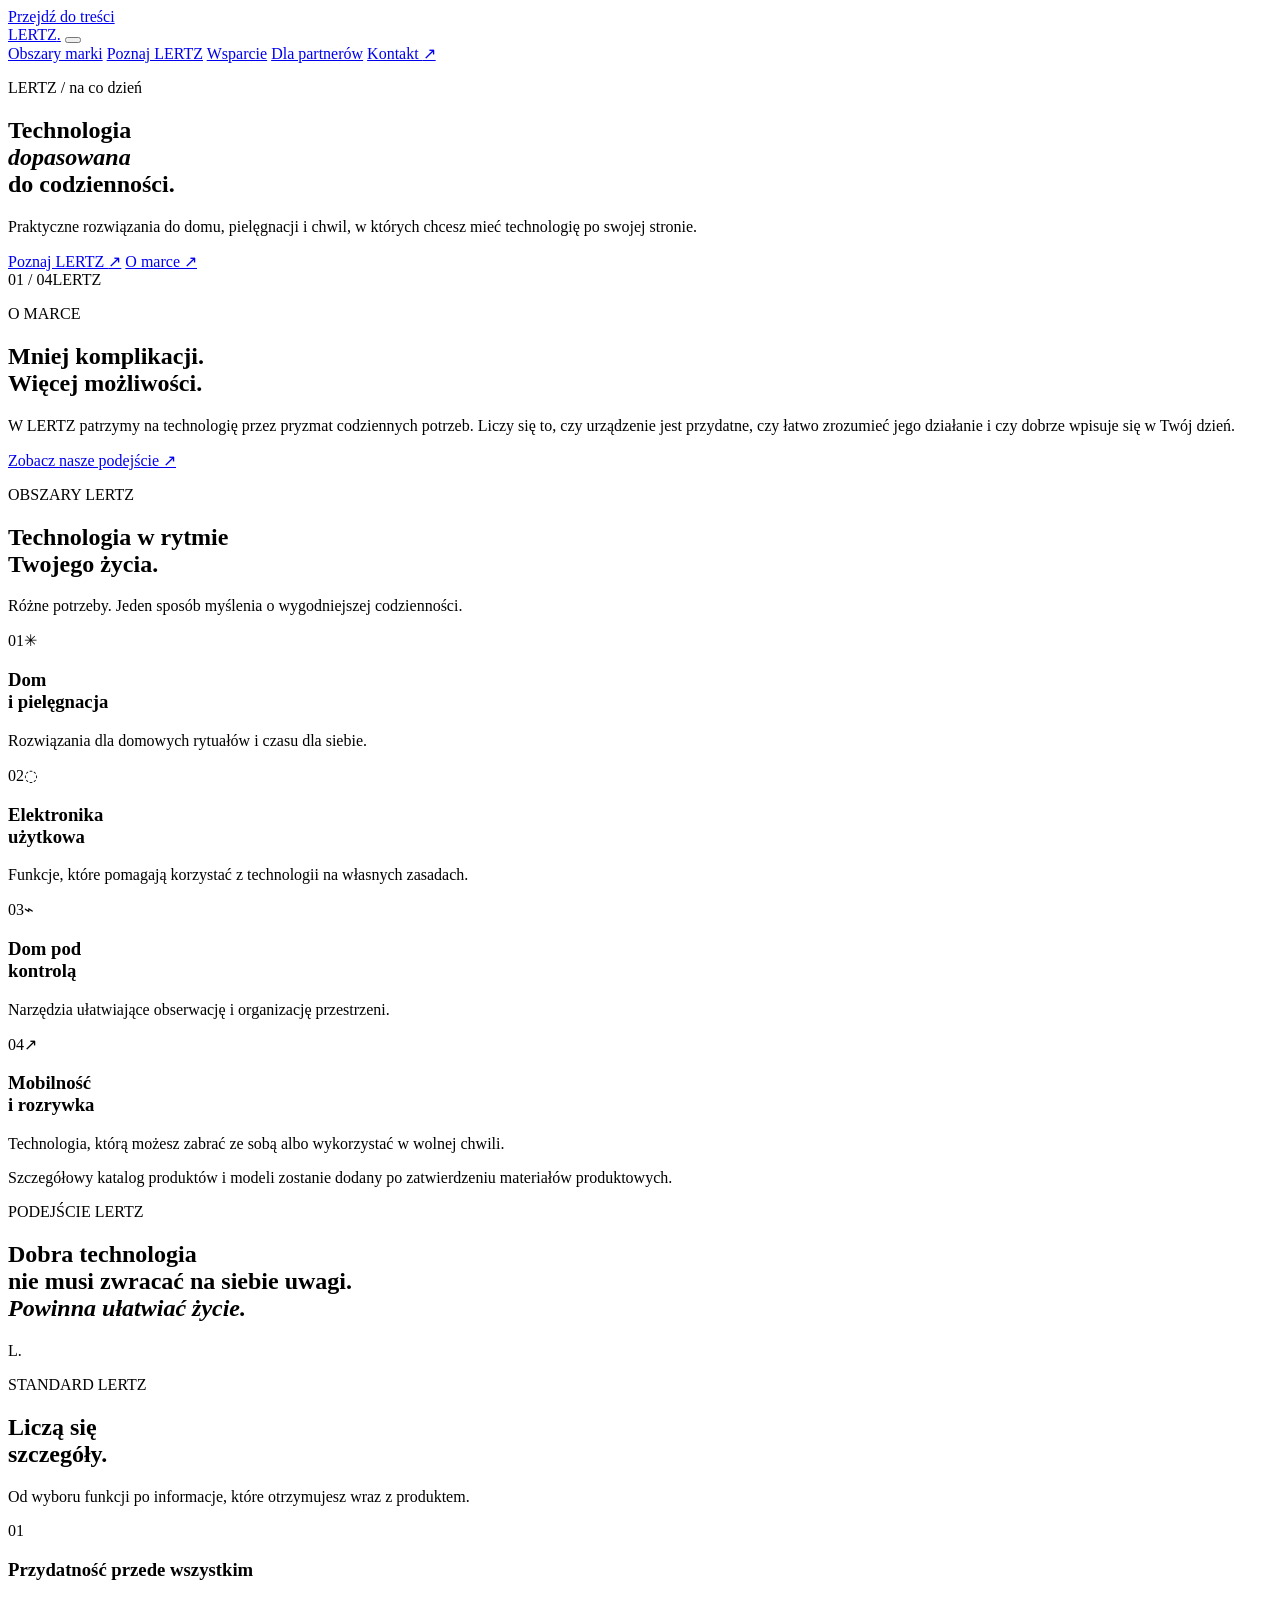
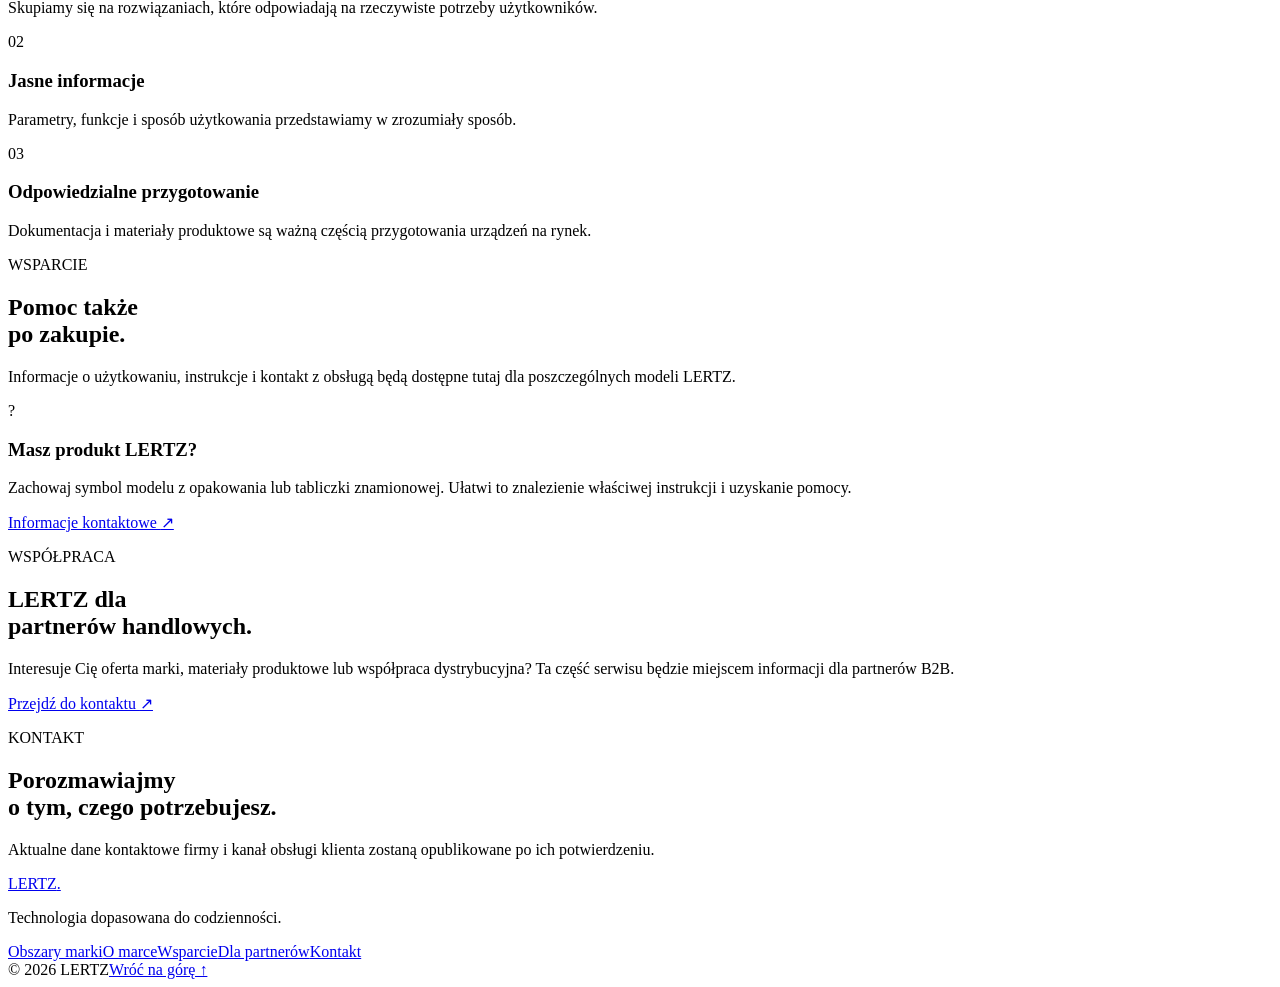
==== index.html @ 9890cf49 "Start LERTZ informational website" ====
<!doctype html>
<html lang="pl">
<head>
  <meta charset="utf-8">
  <meta name="viewport" content="width=device-width, initial-scale=1">
  <meta name="theme-color" content="#111315">
  <meta name="description" content="Poznaj LERTZ — funkcjonalną technologię do codziennych potrzeb. Odkryj obszary marki, sposób przygotowania produktów i informacje o wsparciu.">
  <title>LERTZ — Technologia dopasowana do codzienności</title>
  <link rel="icon" href="assets/favicon.svg" type="image/svg+xml">
  <link rel="stylesheet" href="styles.css">
  <script src="script.js" defer></script>
</head>
<body>
  <a class="skip-link" href="#main">Przejdź do treści</a>
  <header class="site-header" id="top">
    <div class="shell header-inner">
      <a class="brand" href="#top" aria-label="LERTZ — strona główna">LERTZ<span class="brand-dot">.</span></a>
      <button class="menu-toggle" type="button" aria-expanded="false" aria-controls="main-nav" aria-label="Otwórz menu"><span></span><span></span><span></span></button>
      <nav class="main-nav" id="main-nav" aria-label="Nawigacja główna">
        <a href="#obszary">Obszary marki</a>
        <a href="#o-marce">Poznaj LERTZ</a>
        <a href="#wsparcie">Wsparcie</a>
        <a href="#partnerzy">Dla partnerów</a>
        <a class="nav-contact" href="#kontakt">Kontakt <span aria-hidden="true">↗</span></a>
      </nav>
    </div>
  </header>

  <main id="main">
    <section class="hero" aria-labelledby="hero-title">
      <div class="hero-image" aria-hidden="true"></div>
      <div class="shell hero-content">
        <p class="eyebrow"><span class="rule"></span> LERTZ / na co dzień</p>
        <h1 id="hero-title">Technologia<br><em>dopasowana</em><br>do codzienności.</h1>
        <p class="hero-lead">Praktyczne rozwiązania do domu, pielęgnacji i chwil, w których chcesz mieć technologię po swojej stronie.</p>
        <div class="hero-actions">
          <a class="button button-dark" href="#obszary">Poznaj LERTZ <span aria-hidden="true">↗</span></a>
          <a class="text-link" href="#o-marce">O marce <span aria-hidden="true">↗</span></a>
        </div>
      </div>
      <div class="hero-index" aria-hidden="true"><span>01 / 04</span><span class="index-line"></span><span>LERTZ</span></div>
    </section>

    <section class="intro section-pad" id="o-marce" aria-labelledby="intro-title">
      <div class="shell intro-grid">
        <div><p class="eyebrow eyebrow-dark"><span class="rule"></span> O MARCE</p><h2 id="intro-title">Mniej komplikacji.<br><span class="muted">Więcej możliwości.</span></h2></div>
        <div class="intro-copy"><p>W LERTZ patrzymy na technologię przez pryzmat codziennych potrzeb. Liczy się to, czy urządzenie jest przydatne, czy łatwo zrozumieć jego działanie i czy dobrze wpisuje się w Twój dzień.</p><a class="underline-link" href="#standard">Zobacz nasze podejście <span aria-hidden="true">↗</span></a></div>
      </div>
    </section>

    <section class="areas section-pad" id="obszary" aria-labelledby="areas-title">
      <div class="shell">
        <div class="section-heading"><div><p class="eyebrow eyebrow-dark"><span class="rule"></span> OBSZARY LERTZ</p><h2 id="areas-title">Technologia w rytmie<br>Twojego życia.</h2></div><p>Różne potrzeby. Jeden sposób myślenia o wygodniejszej codzienności.</p></div>
        <div class="area-grid">
          <article class="area-card area-home"><div class="area-top"><span>01</span><span class="area-symbol" aria-hidden="true">✳</span></div><div><h3>Dom<br>i pielęgnacja</h3><p>Rozwiązania dla domowych rytuałów i czasu dla siebie.</p></div></article>
          <article class="area-card area-electronics"><div class="area-top"><span>02</span><span class="area-symbol" aria-hidden="true">◌</span></div><div><h3>Elektronika<br>użytkowa</h3><p>Funkcje, które pomagają korzystać z technologii na własnych zasadach.</p></div></article>
          <article class="area-card area-security"><div class="area-top"><span>03</span><span class="area-symbol" aria-hidden="true">⌁</span></div><div><h3>Dom pod<br>kontrolą</h3><p>Narzędzia ułatwiające obserwację i organizację przestrzeni.</p></div></article>
          <article class="area-card area-mobile"><div class="area-top"><span>04</span><span class="area-symbol" aria-hidden="true">↗</span></div><div><h3>Mobilność<br>i rozrywka</h3><p>Technologia, którą możesz zabrać ze sobą albo wykorzystać w wolnej chwili.</p></div></article>
        </div>
        <p class="area-note">Szczegółowy katalog produktów i modeli zostanie dodany po zatwierdzeniu materiałów produktowych.</p>
      </div>
    </section>

    <section class="statement section-pad" aria-labelledby="statement-title"><div class="shell statement-inner"><p class="eyebrow"><span class="rule"></span> PODEJŚCIE LERTZ</p><h2 id="statement-title">Dobra technologia<br>nie musi zwracać na siebie uwagi.<br><em>Powinna ułatwiać życie.</em></h2><div class="statement-mark" aria-hidden="true">L<span>.</span></div></div></section>

    <section class="standard section-pad" id="standard" aria-labelledby="standard-title"><div class="shell standard-grid"><div><p class="eyebrow eyebrow-dark"><span class="rule"></span> STANDARD LERTZ</p><h2 id="standard-title">Liczą się<br><span class="muted">szczegóły.</span></h2><p class="standard-lead">Od wyboru funkcji po informacje, które otrzymujesz wraz z produktem.</p></div><div class="standard-list"><div class="standard-row"><span>01</span><div><h3>Przydatność przede wszystkim</h3><p>Skupiamy się na rozwiązaniach, które odpowiadają na rzeczywiste potrzeby użytkowników.</p></div></div><div class="standard-row"><span>02</span><div><h3>Jasne informacje</h3><p>Parametry, funkcje i sposób użytkowania przedstawiamy w zrozumiały sposób.</p></div></div><div class="standard-row"><span>03</span><div><h3>Odpowiedzialne przygotowanie</h3><p>Dokumentacja i materiały produktowe są ważną częścią przygotowania urządzeń na rynek.</p></div></div></div></div></section>

    <section class="support section-pad" id="wsparcie" aria-labelledby="support-title"><div class="shell support-inner"><div><p class="eyebrow eyebrow-dark"><span class="rule"></span> WSPARCIE</p><h2 id="support-title">Pomoc także<br><span class="muted">po zakupie.</span></h2><p>Informacje o użytkowaniu, instrukcje i kontakt z obsługą będą dostępne tutaj dla poszczególnych modeli LERTZ.</p></div><div class="support-panel"><span class="panel-icon" aria-hidden="true">?</span><h3>Masz produkt LERTZ?</h3><p>Zachowaj symbol modelu z opakowania lub tabliczki znamionowej. Ułatwi to znalezienie właściwej instrukcji i uzyskanie pomocy.</p><a class="underline-link" href="#kontakt">Informacje kontaktowe <span aria-hidden="true">↗</span></a></div></div></section>

    <section class="partners section-pad" id="partnerzy" aria-labelledby="partners-title"><div class="shell partners-inner"><div><p class="eyebrow"><span class="rule"></span> WSPÓŁPRACA</p><h2 id="partners-title">LERTZ dla<br>partnerów handlowych.</h2></div><div><p>Interesuje Cię oferta marki, materiały produktowe lub współpraca dystrybucyjna? Ta część serwisu będzie miejscem informacji dla partnerów B2B.</p><a class="button button-light" href="#kontakt">Przejdź do kontaktu <span aria-hidden="true">↗</span></a></div></div></section>

    <section class="contact section-pad" id="kontakt" aria-labelledby="contact-title"><div class="shell contact-inner"><p class="eyebrow eyebrow-dark"><span class="rule"></span> KONTAKT</p><h2 id="contact-title">Porozmawiajmy<br>o tym, czego potrzebujesz.</h2><p>Aktualne dane kontaktowe firmy i kanał obsługi klienta zostaną opublikowane po ich potwierdzeniu.</p></div></section>
  </main>

  <footer class="footer"><div class="shell"><div class="footer-main"><a class="brand" href="#top" aria-label="LERTZ — wróć na górę">LERTZ<span class="brand-dot">.</span></a><p>Technologia dopasowana do codzienności.</p><nav aria-label="Nawigacja w stopce"><a href="#obszary">Obszary marki</a><a href="#o-marce">O marce</a><a href="#wsparcie">Wsparcie</a><a href="#partnerzy">Dla partnerów</a><a href="#kontakt">Kontakt</a></nav></div><div class="footer-bottom"><span>© <span id="year">2026</span> LERTZ</span><a href="#top">Wróć na górę ↑</a></div></div></footer>
</body>
</html>
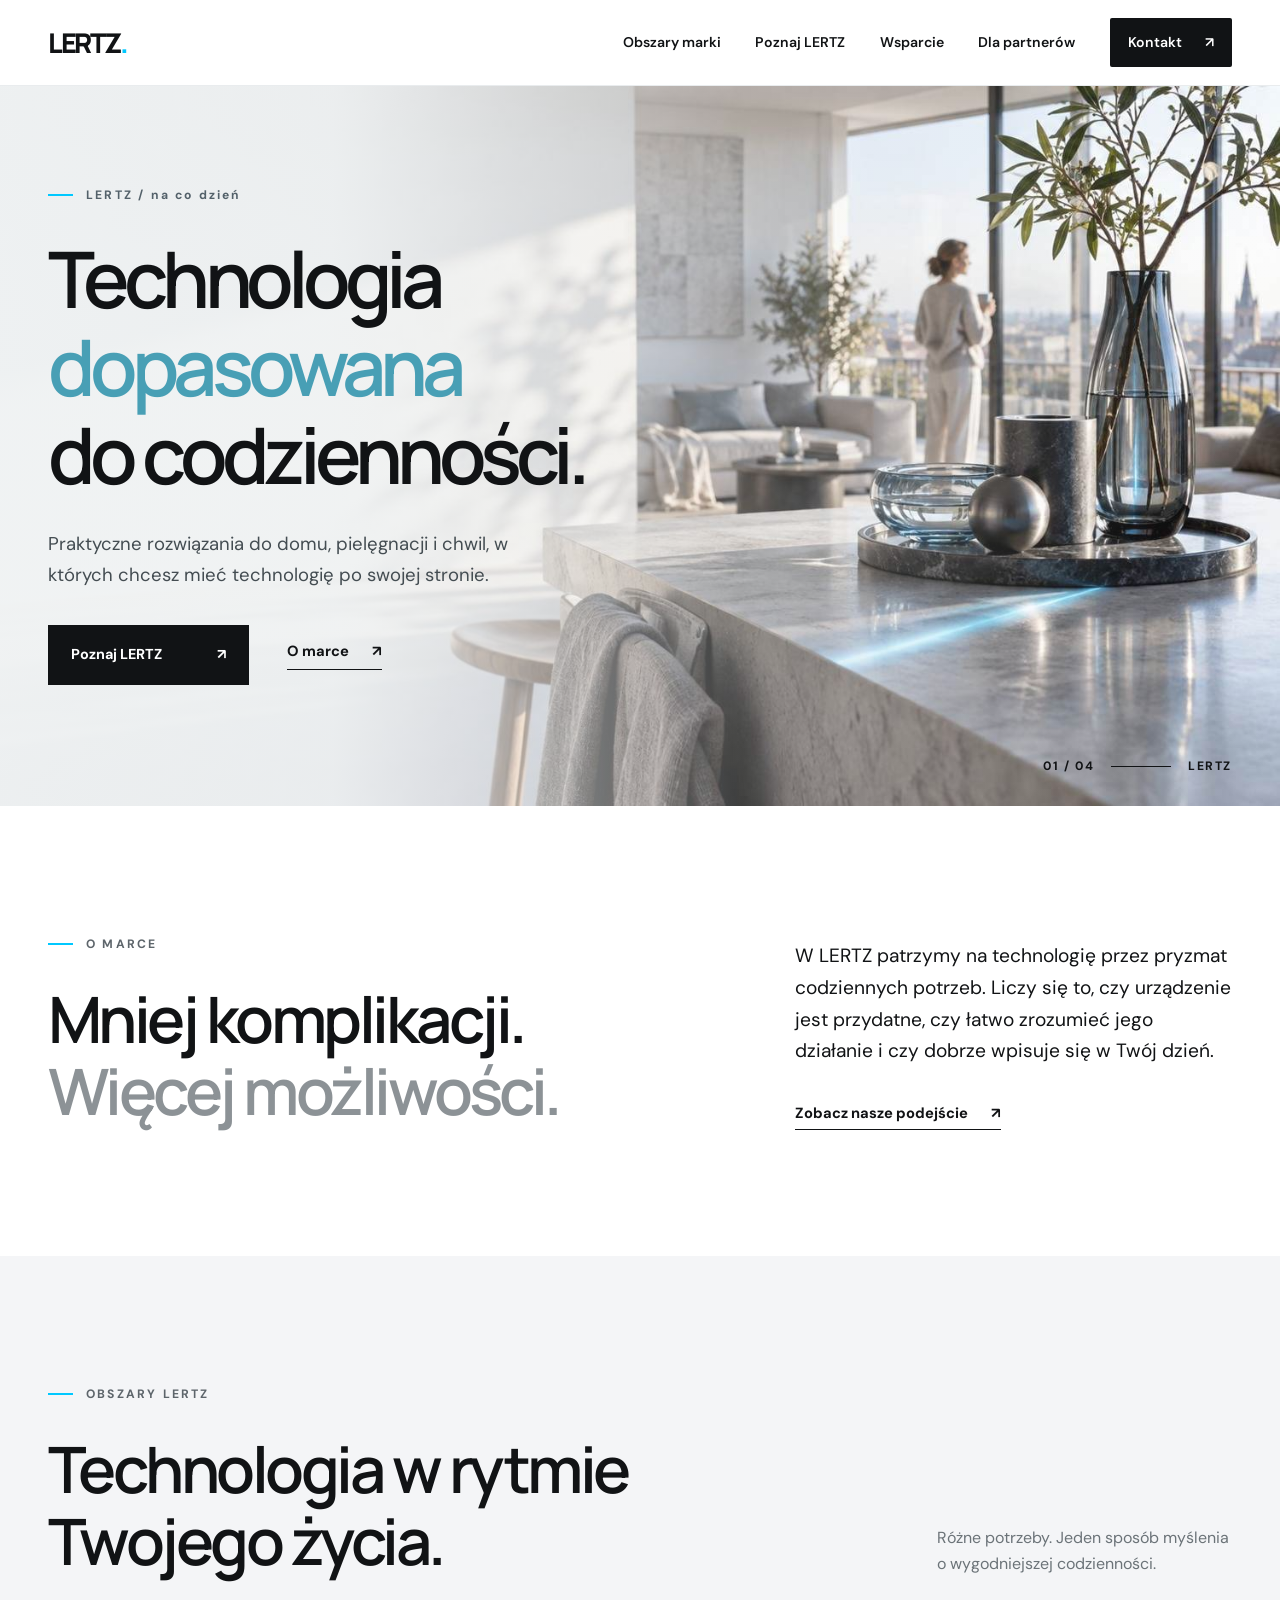
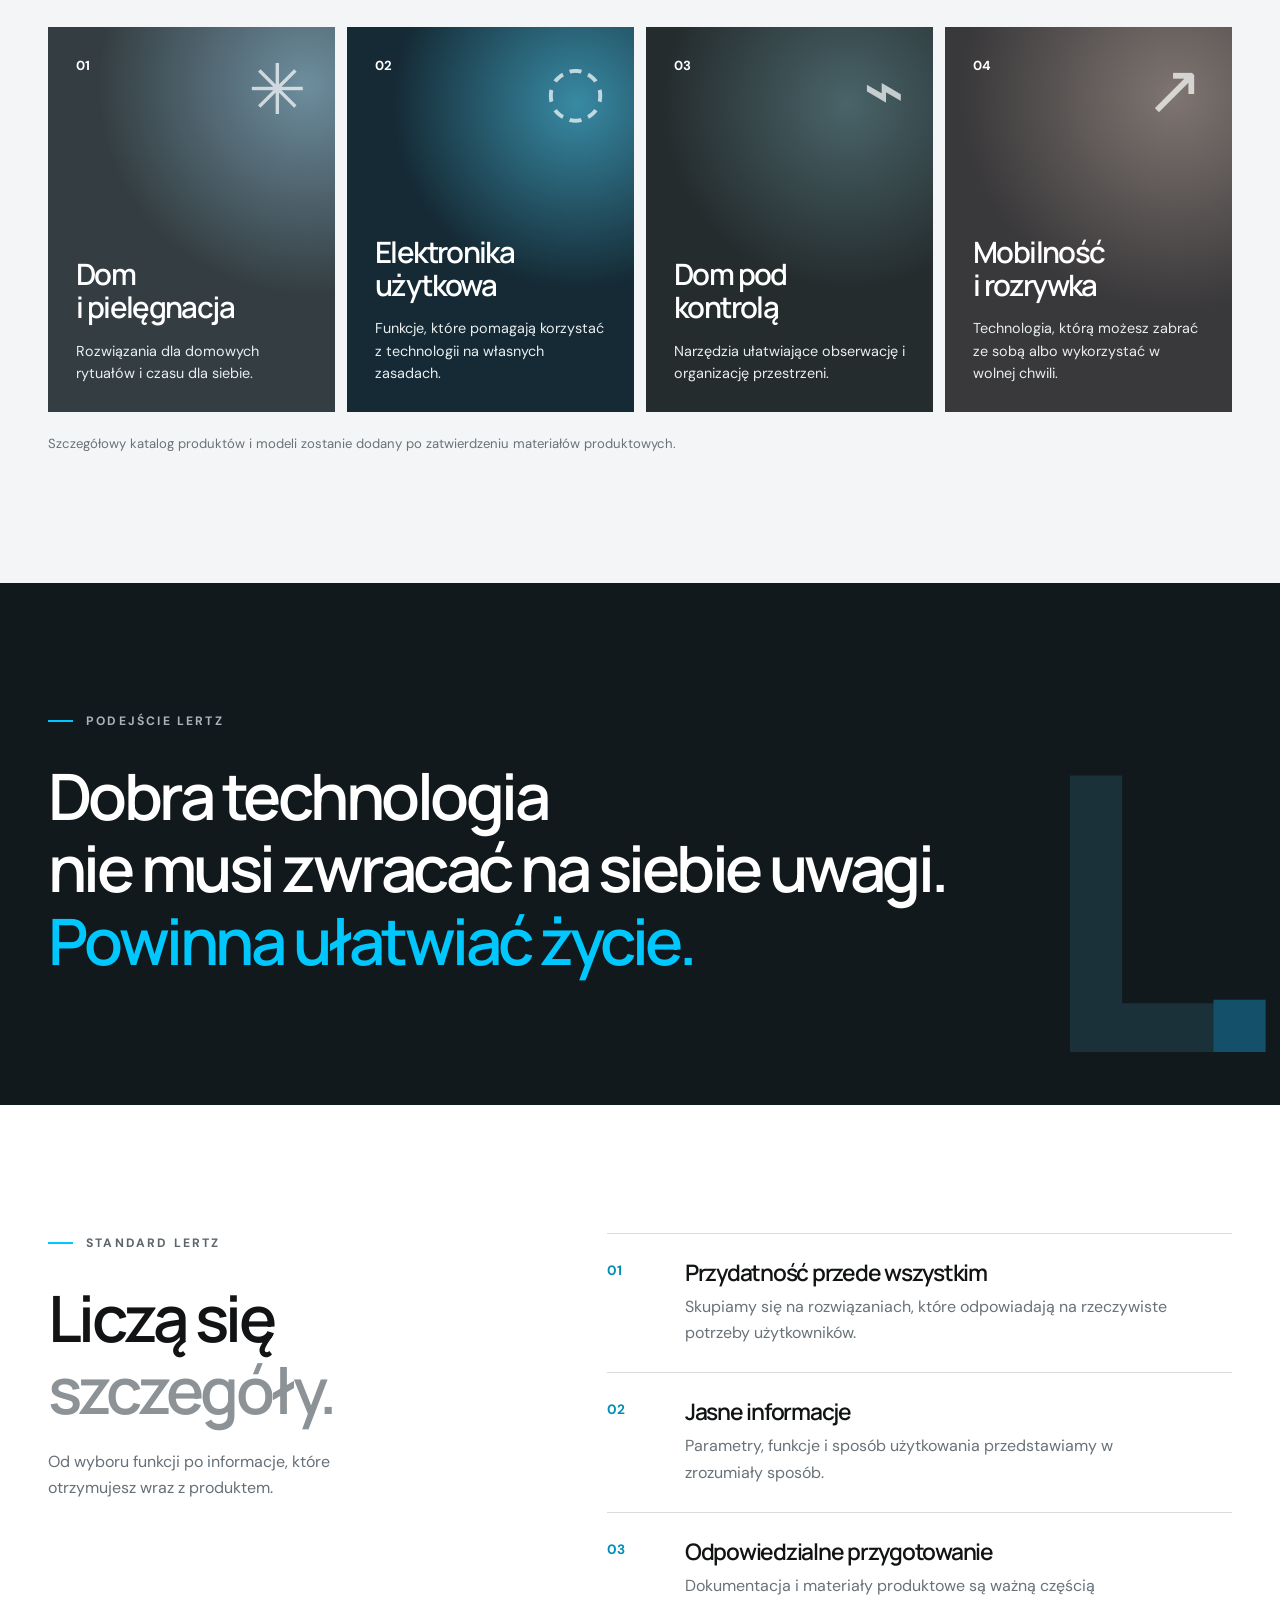
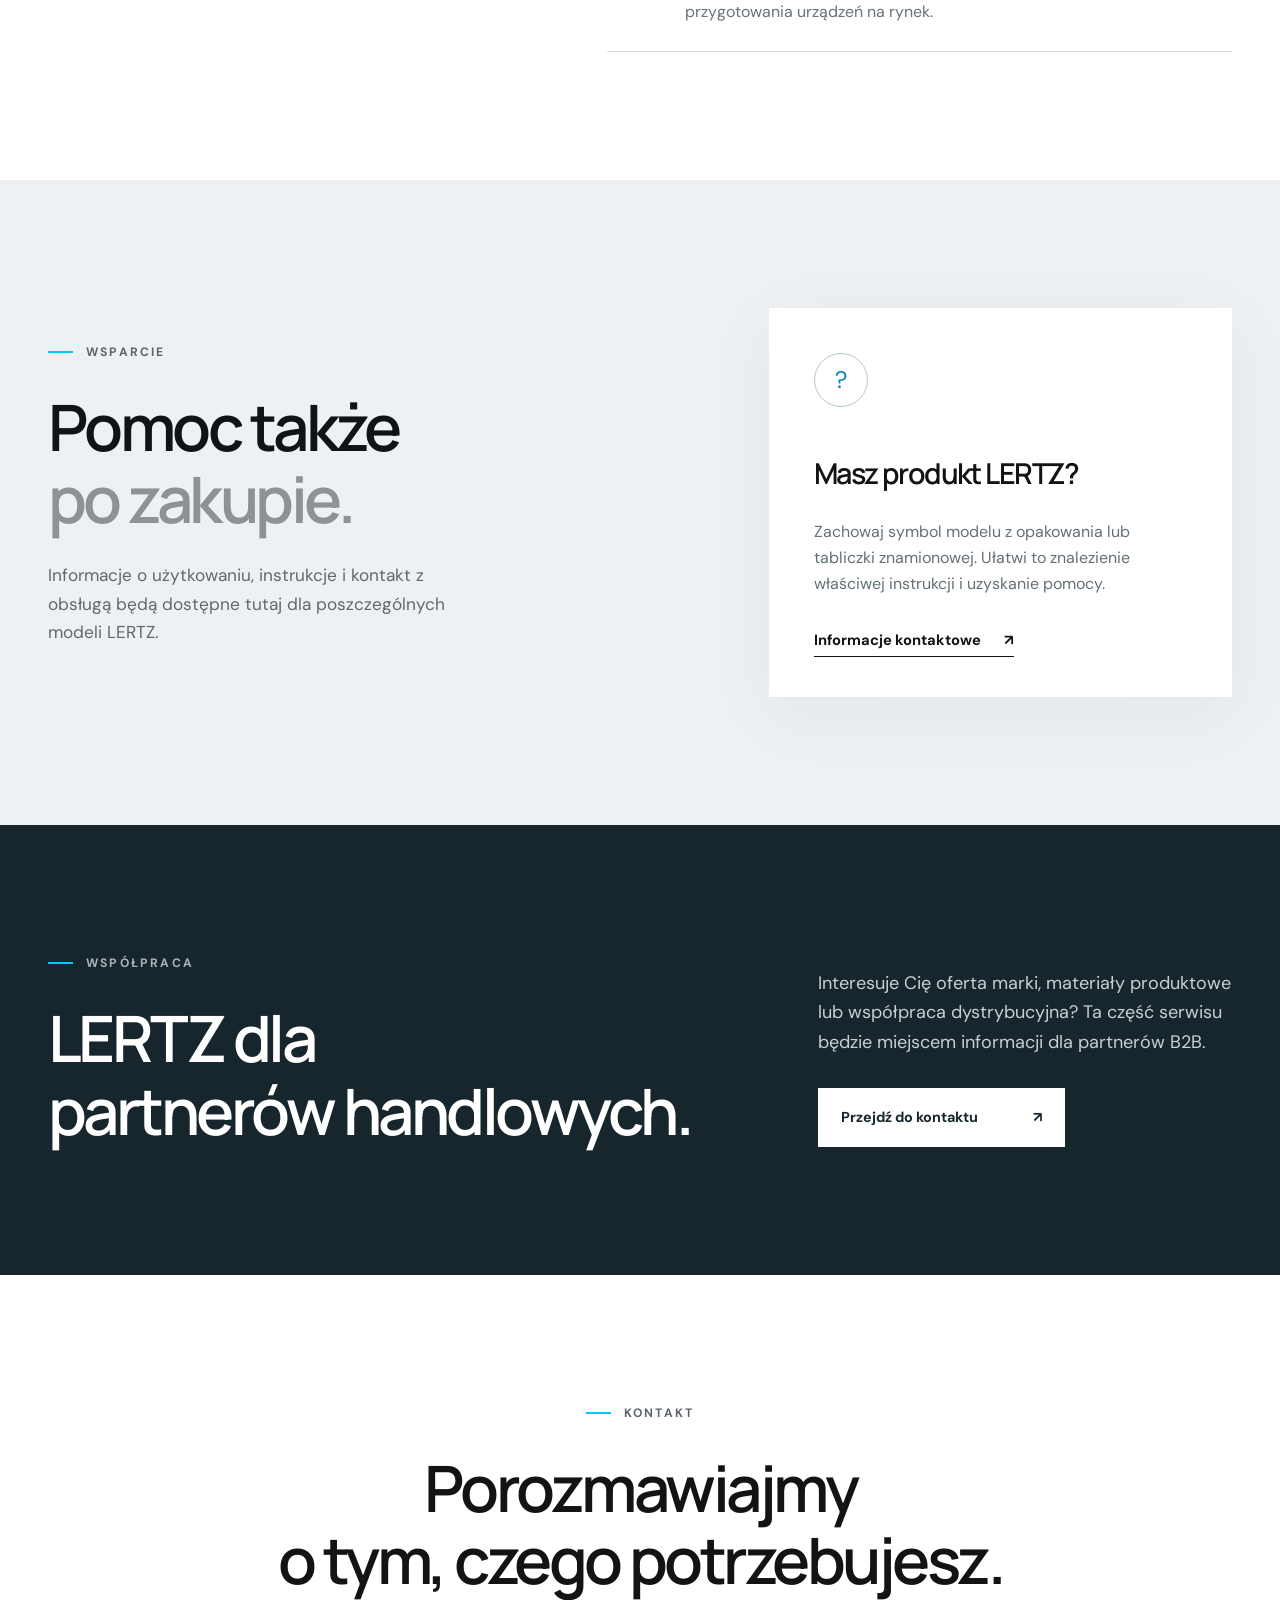
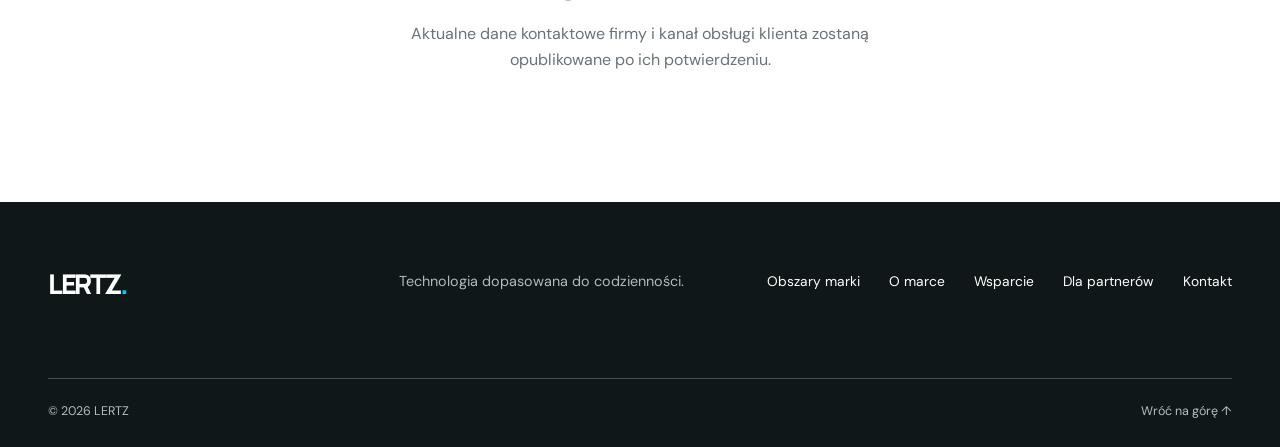
==== commit 12a329ce: "Prepare LERTZ site for search and iterative publishing" ====
--- a/index.html
+++ b/index.html
@@ -4,8 +4,8 @@
   <meta charset="utf-8">
   <meta name="viewport" content="width=device-width, initial-scale=1">
   <meta name="theme-color" content="#111315">
-  <meta name="description" content="Poznaj LERTZ — funkcjonalną technologię do codziennych potrzeb. Odkryj obszary marki, sposób przygotowania produktów i informacje o wsparciu.">
-  <title>LERTZ — Technologia dopasowana do codzienności</title>
+  <meta name="description" content="Poznaj LERTZ: elektronika użytkowa, rozwiązania do domu, pielęgnacji i mobilności. Sprawdź podejście marki, informacje o wsparciu i współpracy B2B.">
+  <title>LERTZ — elektronika użytkowa, dom i pielęgnacja</title>
   <link rel="icon" href="assets/favicon.svg" type="image/svg+xml">
   <link rel="stylesheet" href="styles.css">
   <script src="script.js" defer></script>
--- a/styles.css
+++ b/styles.css
@@ -0,0 +1,3 @@
+@import url('https://fonts.googleapis.com/css2?family=DM+Sans:wght@400;500;600;700&family=Manrope:wght@400;500;600;700;800&display=swap');
+:root{--ink:#111315;--muted:#777d82;--paper:#f4f5f7;--blue:#00c8ff;--line:#d8dcdf;--shell:1360px}*{box-sizing:border-box}html{scroll-behavior:smooth}body{margin:0;background:#fff;color:var(--ink);font-family:'DM Sans',Arial,sans-serif;font-size:16px;line-height:1.6}button,a{font:inherit}a{color:inherit;text-decoration:none}button{cursor:pointer}h1,h2,h3,p{margin-top:0}h1,h2,h3{font-family:Manrope,'DM Sans',Arial,sans-serif;line-height:1.13;letter-spacing:-.055em}h2{font-size:clamp(2.5rem,5vw,5.4rem);font-weight:600}h3{font-size:1.55rem;font-weight:600}p{line-height:1.65}.shell{width:min(calc(100% - 96px),var(--shell));margin-inline:auto}.section-pad{padding:clamp(90px,10vw,160px) 0}.muted{color:#8c9296}.skip-link{position:absolute;left:16px;top:-100px;z-index:99;background:#fff;padding:12px}.skip-link:focus{top:12px}.site-header{position:relative;z-index:20;background:#fff;border-bottom:1px solid #e9ecee}.header-inner{height:85px;display:flex;align-items:center;justify-content:space-between;gap:36px}.brand{font-family:Manrope,Arial,sans-serif;font-size:1.7rem;font-weight:800;letter-spacing:-.09em;line-height:1}.brand-dot{color:var(--blue)}.main-nav{display:flex;align-items:center;gap:clamp(20px,2.7vw,46px);font-size:.88rem;font-weight:600}.main-nav a:not(.nav-contact):hover,.footer a:hover{color:#008fb5}.nav-contact{background:var(--ink);color:#fff;padding:13px 18px;border-radius:2px}.nav-contact:hover,.button-dark:hover{background:#30383c}.nav-contact span,.button span,.text-link span,.underline-link span{margin-left:20px}.menu-toggle{display:none}.hero{min-height:min(745px,80vh);position:relative;overflow:hidden;background:#e9edf0;display:flex;align-items:center}.hero-image{position:absolute;inset:0;background-image:linear-gradient(90deg,rgba(240,243,244,.95) 0%,rgba(240,243,244,.91) 26%,rgba(240,243,244,.25) 58%,rgba(240,243,244,0) 100%),url('assets/hero.jpg');background-size:cover;background-position:center 55%}.hero-content{position:relative;padding:95px 0 118px}.eyebrow{display:flex;align-items:center;gap:13px;letter-spacing:.18em;font-size:.76rem;font-weight:700;color:#53616a;margin-bottom:29px}.eyebrow-dark{color:#5d656b}.rule{width:25px;height:2px;background:var(--blue);display:inline-block;flex:none}.hero h1{font-size:clamp(3.6rem,6.1vw,7.1rem);font-weight:600;letter-spacing:-.075em;margin:0 0 31px;max-width:900px}.hero h1 em,.statement em{font-style:normal;color:#489fb5}.hero-lead{font-size:1.16rem;max-width:460px;color:#444d52;margin-bottom:35px}.hero-actions{display:flex;align-items:center;gap:38px}.button{display:inline-flex;align-items:center;justify-content:space-between;gap:35px;padding:18px 23px;font-weight:700;font-size:.9rem;min-width:190px;transition:background .2s,color .2s}.button-dark{background:var(--ink);color:#fff}.text-link,.underline-link{font-size:.92rem;font-weight:700;border-bottom:1px solid currentColor;padding-bottom:6px}.text-link:hover,.underline-link:hover{color:#008fb5}.hero-index{position:absolute;bottom:30px;right:48px;display:flex;align-items:center;gap:17px;font-size:.76rem;font-weight:700;letter-spacing:.13em}.index-line{width:60px;height:1px;background:var(--ink)}.intro-grid{display:grid;grid-template-columns:1.18fr .82fr;gap:10%;align-items:end}.intro h2{margin-bottom:0}.intro-copy{font-size:1.2rem;max-width:470px}.intro-copy p{margin-bottom:30px}.areas{background:var(--paper)}.section-heading{display:flex;justify-content:space-between;align-items:end;gap:40px;margin-bottom:50px}.section-heading h2{margin:0}.section-heading>p{max-width:295px;color:#6b7378;margin:0}.area-grid{display:grid;grid-template-columns:repeat(4,1fr);gap:12px}.area-card{min-height:385px;padding:28px;display:flex;flex-direction:column;justify-content:space-between;position:relative;overflow:hidden;color:#fff}.area-top{display:flex;justify-content:space-between;align-items:start;font-weight:700;font-size:.82rem}.area-symbol{font-family:Arial,sans-serif;font-size:4.4rem;line-height:1;font-weight:300;opacity:.7}.area-card h3{font-size:clamp(1.7rem,2.3vw,2.6rem);margin-bottom:15px}.area-card p{max-width:240px;font-size:.9rem;line-height:1.55;color:#e8eef0;margin:0}.area-home{background:radial-gradient(circle at 90% 15%,#6d8d9e 0,transparent 50%),#343e42}.area-electronics{background:radial-gradient(circle at 80% 20%,#388aa4 0,transparent 48%),#152a35}.area-security{background:radial-gradient(circle at 70% 20%,#496469 0,transparent 50%),#252c2e}.area-mobile{background:radial-gradient(circle at 80% 18%,#7f7571 0,transparent 55%),#39383a}.area-note{font-size:.82rem;color:#697277;margin:21px 0 0}.statement{background:#11191d;color:#fff;overflow:hidden}.statement-inner{position:relative}.statement h2{font-size:clamp(2.6rem,5vw,5.5rem);position:relative;z-index:1;max-width:1050px;margin:0}.statement em{color:var(--blue)}.statement .eyebrow,.partners .eyebrow{color:#a9b4ba}.statement-mark{position:absolute;right:0;bottom:-120px;font-family:Manrope,sans-serif;font-size:24rem;font-weight:800;line-height:1;color:#1b313a;letter-spacing:-.18em}.statement-mark span{color:#14506a}.standard-grid{display:grid;grid-template-columns:.8fr 1.2fr;gap:12%}.standard h2{margin-bottom:22px}.standard-lead{max-width:330px;color:#667077}.standard-row{display:grid;grid-template-columns:50px 1fr;gap:28px;padding:26px 0;border-top:1px solid var(--line)}.standard-row:last-child{border-bottom:1px solid var(--line)}.standard-row>span{font-size:.85rem;font-weight:700;color:#008eb3}.standard-row h3{font-size:1.42rem;margin-bottom:8px}.standard-row p{margin:0;color:#697278;max-width:500px}.support{background:#eef1f3}.support-inner{display:grid;grid-template-columns:1fr .8fr;gap:12%;align-items:center}.support h2{margin-bottom:26px}.support-inner>div:first-child>p:last-child{max-width:430px;color:#5f6970;font-size:1.08rem}.support-panel{background:#fff;padding:45px;box-shadow:0 16px 70px #12202b0d}.panel-icon{display:grid;place-items:center;width:54px;height:54px;border:1px solid #b5c8d0;border-radius:50%;font-size:1.5rem;color:#0088ad;margin-bottom:50px}.support-panel h3{font-size:1.8rem}.support-panel p{color:#647077;margin-bottom:29px}.partners{background:#17262c;color:#fff}.partners-inner{display:grid;grid-template-columns:1.1fr .7fr;align-items:end;gap:10%}.partners h2{margin:0}.partners-inner>div:last-child>p{color:#c6d0d4;font-size:1.13rem;margin-bottom:30px}.button-light{background:#fff;color:#17262c}.button-light:hover{background:#c9f4ff}.contact{text-align:center}.contact-inner{max-width:860px}.contact .eyebrow{justify-content:center}.contact h2{margin-bottom:24px}.contact p:last-child{color:#697278;max-width:550px;margin:0 auto}.footer{background:#101719;color:#fff;padding:68px 0 25px}.footer-main{display:grid;grid-template-columns:1fr 1fr 1.5fr;align-items:start;gap:30px;padding-bottom:70px}.footer-main p{color:#afbbbf;font-size:.9rem}.footer-main nav{display:flex;justify-content:flex-end;flex-wrap:wrap;gap:15px 29px;font-size:.86rem}.footer-bottom{border-top:1px solid #435056;padding-top:23px;display:flex;justify-content:space-between;color:#b1bdc2;font-size:.78rem}.footer-bottom a:hover{color:var(--blue)}:focus-visible{outline:3px solid #00a5d3;outline-offset:3px}@media(max-width:1050px){.area-grid{grid-template-columns:repeat(2,1fr)}.area-card{min-height:325px}.hero-image{background-position:65% 50%}.hero h1{font-size:clamp(3.4rem,7vw,6rem)}}@media(max-width:760px){.shell{width:min(calc(100% - 40px),var(--shell))}.header-inner{height:72px}.menu-toggle{display:flex;flex-direction:column;gap:5px;border:0;background:none;padding:10px}.menu-toggle span{display:block;width:23px;height:2px;background:var(--ink)}.main-nav{display:none;position:absolute;top:72px;left:0;right:0;background:#fff;padding:16px 20px 25px;border-bottom:1px solid var(--line);box-shadow:0 15px 20px #00000012;flex-direction:column;align-items:stretch;gap:0}.main-nav.is-open{display:flex}.main-nav a{padding:12px 8px;font-size:1rem}.main-nav .nav-contact{padding:12px;margin-top:8px}.hero{min-height:690px;align-items:end}.hero-image{background-image:linear-gradient(0deg,rgba(238,242,244,1) 0%,rgba(238,242,244,.98) 31%,rgba(238,242,244,.12) 77%),url('assets/hero.jpg');background-position:69% 15%}.hero-content{padding:260px 0 74px}.hero h1{font-size:clamp(3.2rem,11vw,5.5rem)}.hero-lead{font-size:1rem}.hero-index{display:none}.intro-grid,.standard-grid,.support-inner,.partners-inner{grid-template-columns:1fr;gap:40px}.intro-copy{font-size:1.05rem}.section-heading{align-items:start;flex-direction:column;gap:18px}.section-heading>p{max-width:500px}.statement-mark{font-size:14rem;right:20px;bottom:-95px}.footer-main{grid-template-columns:1fr;gap:12px;padding-bottom:45px}.footer-main nav{justify-content:flex-start;margin-top:25px}}@media(max-width:500px){.section-pad{padding:80px 0}.hero-actions{gap:22px;flex-wrap:wrap}.hero{min-height:660px}.hero-content{padding-top:230px}.area-grid{grid-template-columns:1fr}.area-card{min-height:265px}.area-card h3{font-size:2.1rem}.area-symbol{font-size:3.8rem}.support-panel{padding:30px}.panel-icon{margin-bottom:35px}.standard-row{grid-template-columns:30px 1fr;gap:18px}.footer-main nav{display:grid;grid-template-columns:1fr 1fr}.partners h2,.contact h2{overflow-wrap:anywhere}}@media(prefers-reduced-motion:reduce){html{scroll-behavior:auto}*{transition:none!important}}
+@media(max-width:500px){.hero h1{font-size:clamp(2.7rem,9vw,3.4rem)}}
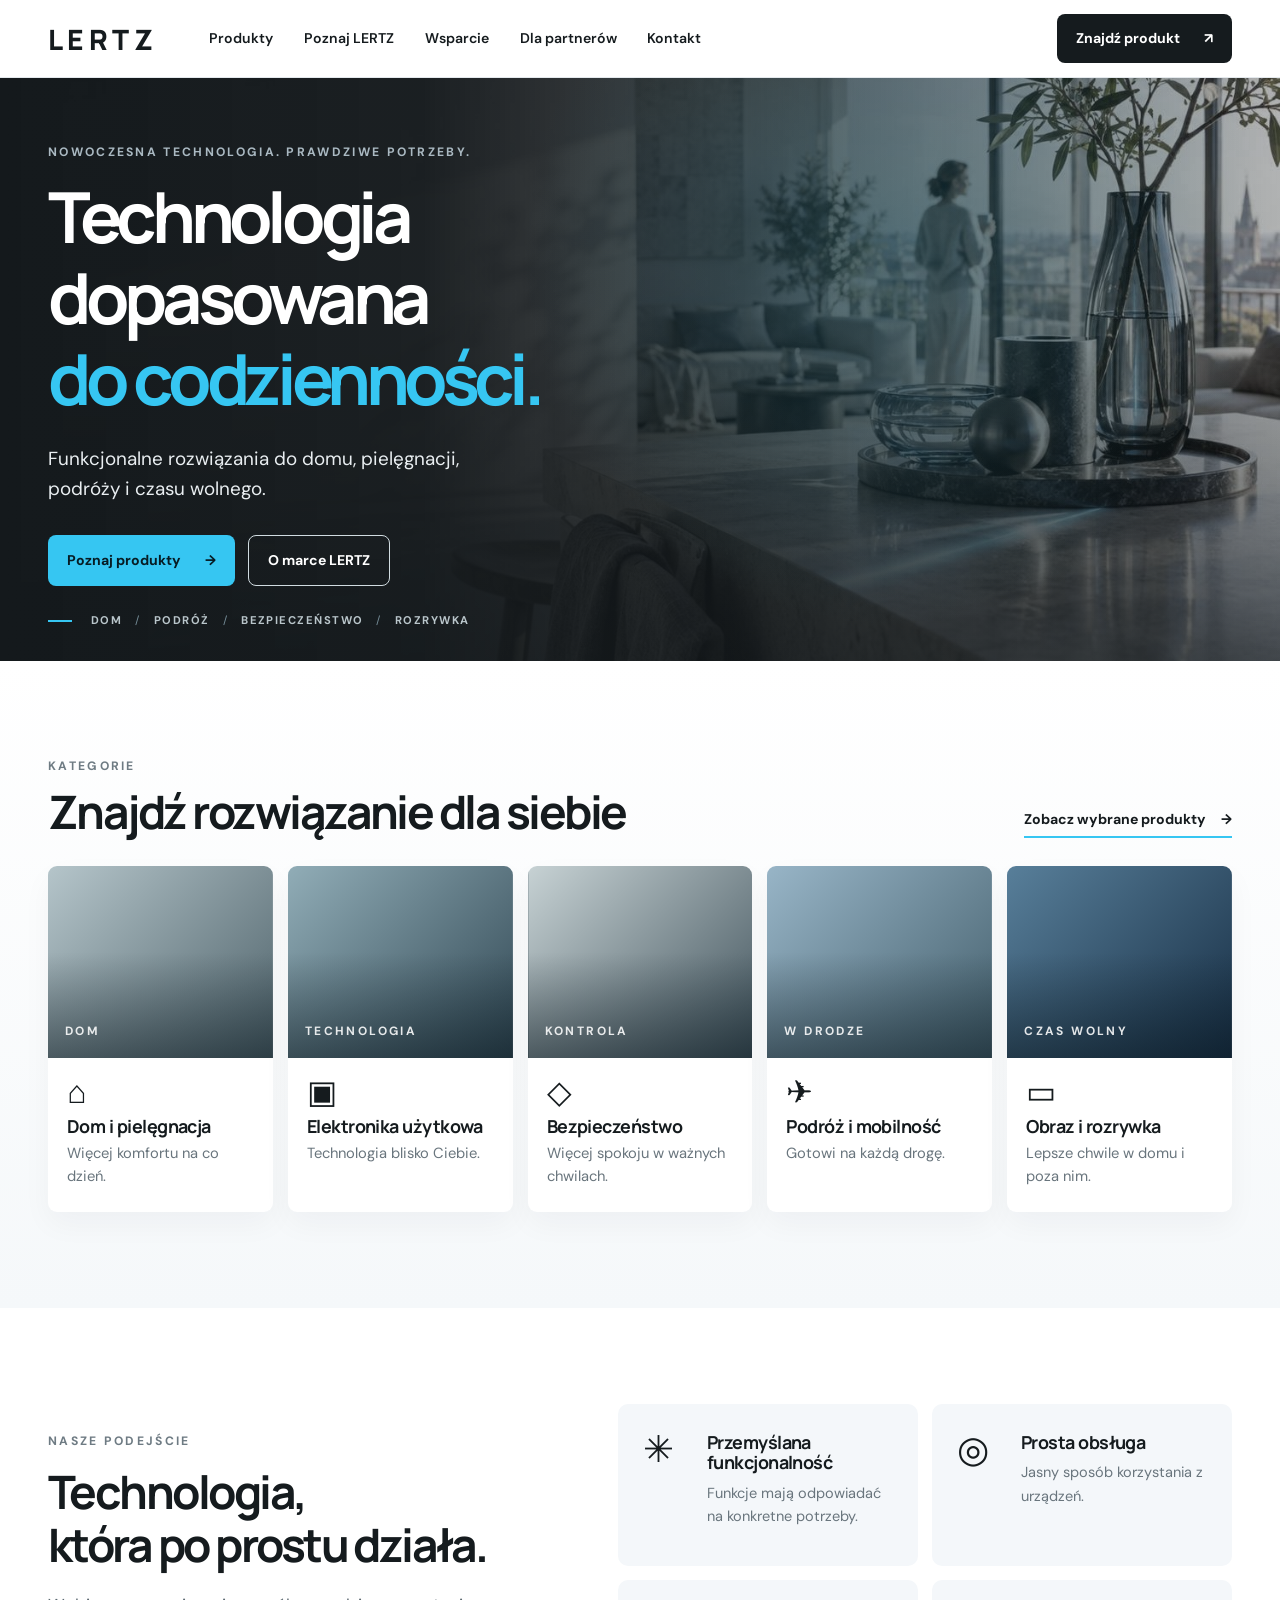
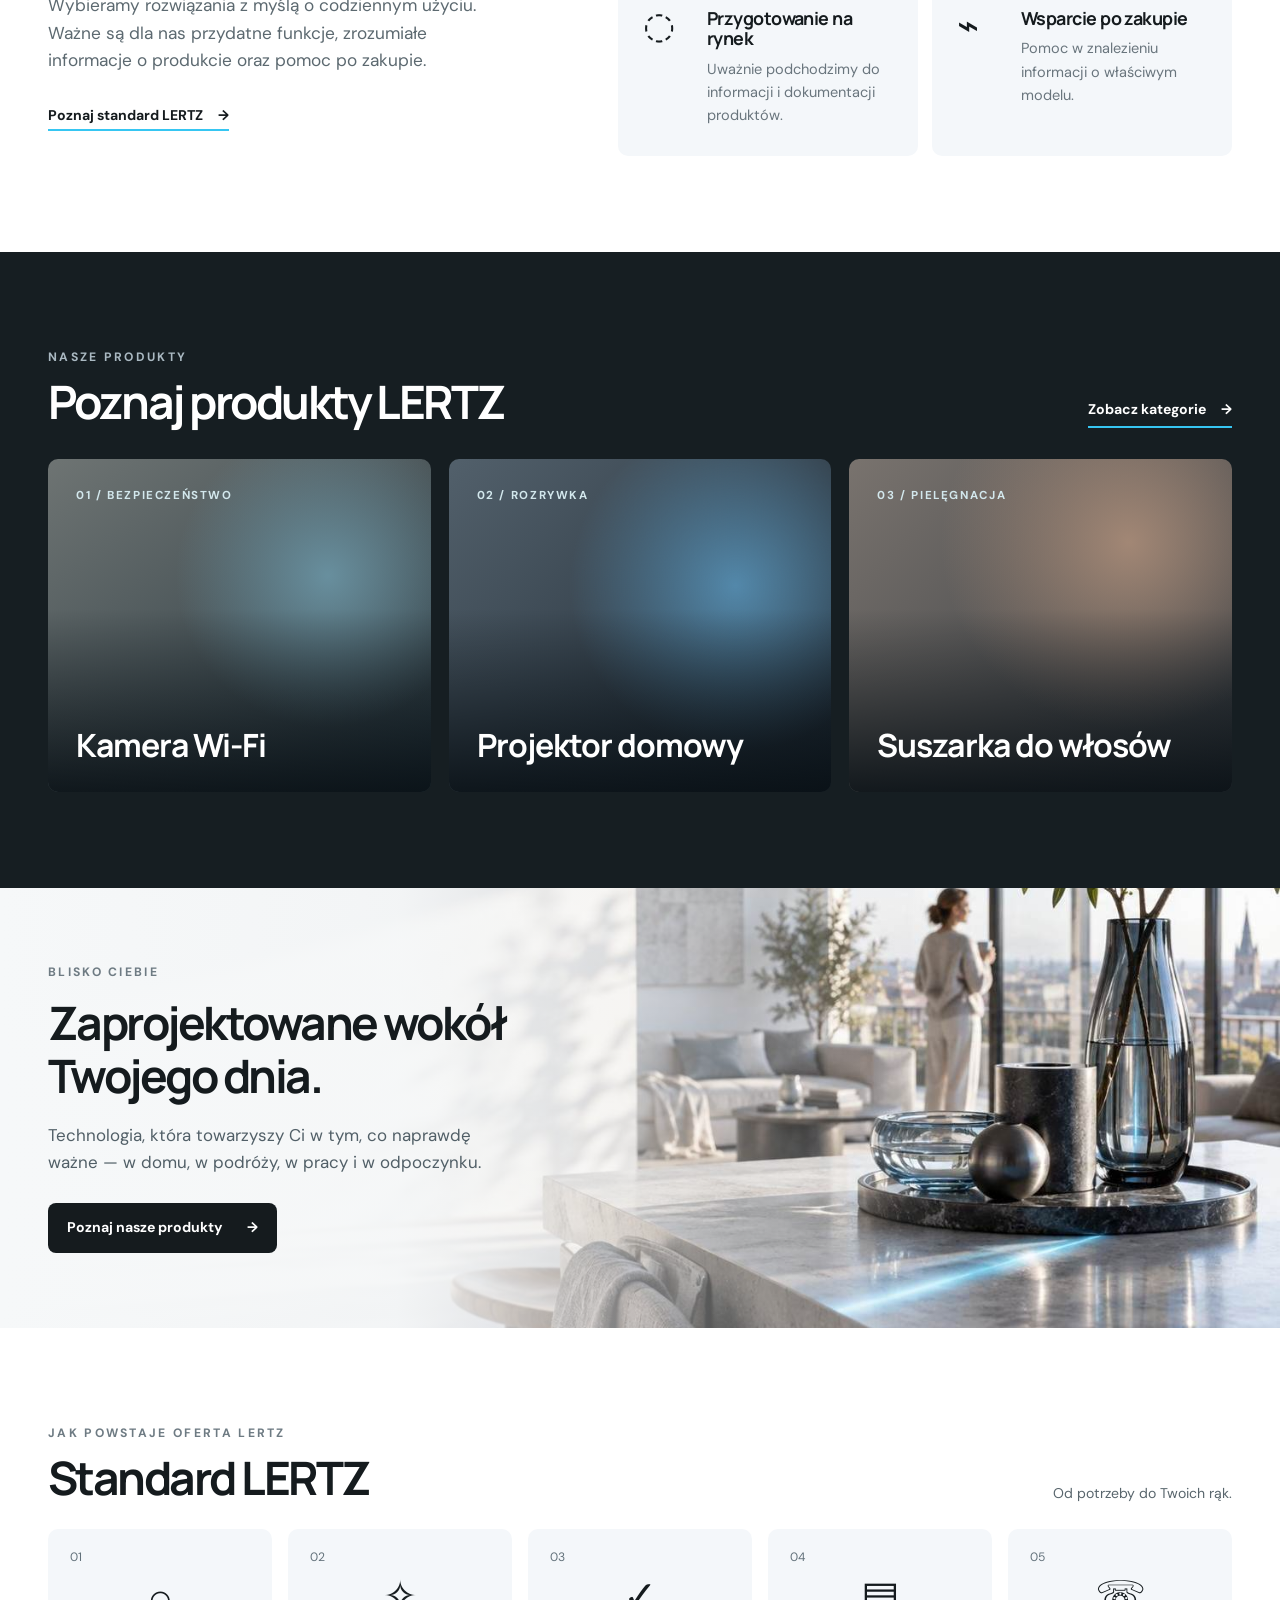
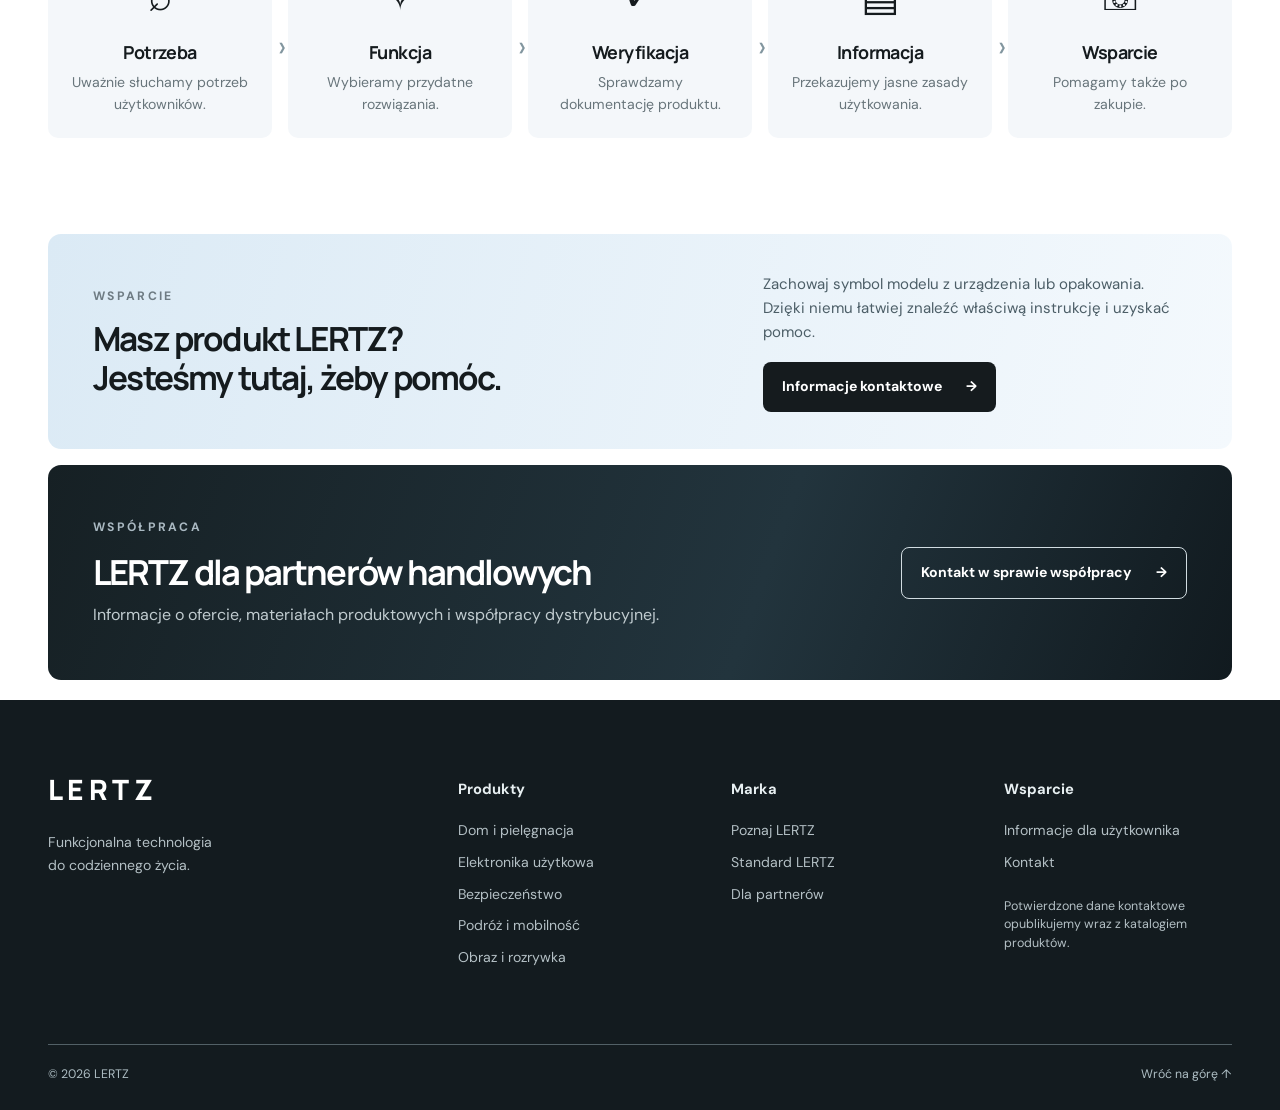
==== commit 1c34d7f6: "Align LERTZ home page with supplied reference layout" ====
--- a/index.html
+++ b/index.html
@@ -1,77 +1,30 @@
 <!doctype html>
 <html lang="pl">
 <head>
-  <meta charset="utf-8">
-  <meta name="viewport" content="width=device-width, initial-scale=1">
-  <meta name="theme-color" content="#111315">
-  <meta name="description" content="Poznaj LERTZ: elektronika użytkowa, rozwiązania do domu, pielęgnacji i mobilności. Sprawdź podejście marki, informacje o wsparciu i współpracy B2B.">
-  <title>LERTZ — elektronika użytkowa, dom i pielęgnacja</title>
-  <link rel="icon" href="assets/favicon.svg" type="image/svg+xml">
-  <link rel="stylesheet" href="styles.css">
-  <script src="script.js" defer></script>
+  <meta charset="utf-8"><meta name="viewport" content="width=device-width,initial-scale=1"><meta name="theme-color" content="#151b1e">
+  <meta name="description" content="Poznaj LERTZ: elektronikę użytkową oraz rozwiązania do domu, pielęgnacji, bezpieczeństwa i podróży. Sprawdź podejście marki i informacje o wsparciu.">
+  <title>LERTZ — technologia dopasowana do codzienności</title>
+  <link rel="icon" href="assets/favicon.svg" type="image/svg+xml"><link rel="stylesheet" href="styles.css"><script src="script.js" defer></script>
 </head>
 <body>
   <a class="skip-link" href="#main">Przejdź do treści</a>
-  <header class="site-header" id="top">
-    <div class="shell header-inner">
-      <a class="brand" href="#top" aria-label="LERTZ — strona główna">LERTZ<span class="brand-dot">.</span></a>
-      <button class="menu-toggle" type="button" aria-expanded="false" aria-controls="main-nav" aria-label="Otwórz menu"><span></span><span></span><span></span></button>
-      <nav class="main-nav" id="main-nav" aria-label="Nawigacja główna">
-        <a href="#obszary">Obszary marki</a>
-        <a href="#o-marce">Poznaj LERTZ</a>
-        <a href="#wsparcie">Wsparcie</a>
-        <a href="#partnerzy">Dla partnerów</a>
-        <a class="nav-contact" href="#kontakt">Kontakt <span aria-hidden="true">↗</span></a>
-      </nav>
-    </div>
-  </header>
-
+  <header class="site-header" id="top"><div class="shell header-inner"><a class="brand" href="#top" aria-label="LERTZ — strona główna">LERTZ</a><button class="menu-toggle" type="button" aria-expanded="false" aria-controls="main-nav" aria-label="Otwórz menu"><span></span><span></span><span></span></button><nav class="main-nav" id="main-nav" aria-label="Nawigacja główna"><a href="#produkty">Produkty</a><a href="#o-marce">Poznaj LERTZ</a><a href="#wsparcie">Wsparcie</a><a href="#partnerzy">Dla partnerów</a><a href="#kontakt">Kontakt</a></nav><a class="header-cta" href="#produkty">Znajdź produkt <span aria-hidden="true">↗</span></a></div></header>
   <main id="main">
-    <section class="hero" aria-labelledby="hero-title">
-      <div class="hero-image" aria-hidden="true"></div>
-      <div class="shell hero-content">
-        <p class="eyebrow"><span class="rule"></span> LERTZ / na co dzień</p>
-        <h1 id="hero-title">Technologia<br><em>dopasowana</em><br>do codzienności.</h1>
-        <p class="hero-lead">Praktyczne rozwiązania do domu, pielęgnacji i chwil, w których chcesz mieć technologię po swojej stronie.</p>
-        <div class="hero-actions">
-          <a class="button button-dark" href="#obszary">Poznaj LERTZ <span aria-hidden="true">↗</span></a>
-          <a class="text-link" href="#o-marce">O marce <span aria-hidden="true">↗</span></a>
-        </div>
-      </div>
-      <div class="hero-index" aria-hidden="true"><span>01 / 04</span><span class="index-line"></span><span>LERTZ</span></div>
-    </section>
-
-    <section class="intro section-pad" id="o-marce" aria-labelledby="intro-title">
-      <div class="shell intro-grid">
-        <div><p class="eyebrow eyebrow-dark"><span class="rule"></span> O MARCE</p><h2 id="intro-title">Mniej komplikacji.<br><span class="muted">Więcej możliwości.</span></h2></div>
-        <div class="intro-copy"><p>W LERTZ patrzymy na technologię przez pryzmat codziennych potrzeb. Liczy się to, czy urządzenie jest przydatne, czy łatwo zrozumieć jego działanie i czy dobrze wpisuje się w Twój dzień.</p><a class="underline-link" href="#standard">Zobacz nasze podejście <span aria-hidden="true">↗</span></a></div>
-      </div>
-    </section>
-
-    <section class="areas section-pad" id="obszary" aria-labelledby="areas-title">
-      <div class="shell">
-        <div class="section-heading"><div><p class="eyebrow eyebrow-dark"><span class="rule"></span> OBSZARY LERTZ</p><h2 id="areas-title">Technologia w rytmie<br>Twojego życia.</h2></div><p>Różne potrzeby. Jeden sposób myślenia o wygodniejszej codzienności.</p></div>
-        <div class="area-grid">
-          <article class="area-card area-home"><div class="area-top"><span>01</span><span class="area-symbol" aria-hidden="true">✳</span></div><div><h3>Dom<br>i pielęgnacja</h3><p>Rozwiązania dla domowych rytuałów i czasu dla siebie.</p></div></article>
-          <article class="area-card area-electronics"><div class="area-top"><span>02</span><span class="area-symbol" aria-hidden="true">◌</span></div><div><h3>Elektronika<br>użytkowa</h3><p>Funkcje, które pomagają korzystać z technologii na własnych zasadach.</p></div></article>
-          <article class="area-card area-security"><div class="area-top"><span>03</span><span class="area-symbol" aria-hidden="true">⌁</span></div><div><h3>Dom pod<br>kontrolą</h3><p>Narzędzia ułatwiające obserwację i organizację przestrzeni.</p></div></article>
-          <article class="area-card area-mobile"><div class="area-top"><span>04</span><span class="area-symbol" aria-hidden="true">↗</span></div><div><h3>Mobilność<br>i rozrywka</h3><p>Technologia, którą możesz zabrać ze sobą albo wykorzystać w wolnej chwili.</p></div></article>
-        </div>
-        <p class="area-note">Szczegółowy katalog produktów i modeli zostanie dodany po zatwierdzeniu materiałów produktowych.</p>
-      </div>
-    </section>
-
-    <section class="statement section-pad" aria-labelledby="statement-title"><div class="shell statement-inner"><p class="eyebrow"><span class="rule"></span> PODEJŚCIE LERTZ</p><h2 id="statement-title">Dobra technologia<br>nie musi zwracać na siebie uwagi.<br><em>Powinna ułatwiać życie.</em></h2><div class="statement-mark" aria-hidden="true">L<span>.</span></div></div></section>
-
-    <section class="standard section-pad" id="standard" aria-labelledby="standard-title"><div class="shell standard-grid"><div><p class="eyebrow eyebrow-dark"><span class="rule"></span> STANDARD LERTZ</p><h2 id="standard-title">Liczą się<br><span class="muted">szczegóły.</span></h2><p class="standard-lead">Od wyboru funkcji po informacje, które otrzymujesz wraz z produktem.</p></div><div class="standard-list"><div class="standard-row"><span>01</span><div><h3>Przydatność przede wszystkim</h3><p>Skupiamy się na rozwiązaniach, które odpowiadają na rzeczywiste potrzeby użytkowników.</p></div></div><div class="standard-row"><span>02</span><div><h3>Jasne informacje</h3><p>Parametry, funkcje i sposób użytkowania przedstawiamy w zrozumiały sposób.</p></div></div><div class="standard-row"><span>03</span><div><h3>Odpowiedzialne przygotowanie</h3><p>Dokumentacja i materiały produktowe są ważną częścią przygotowania urządzeń na rynek.</p></div></div></div></div></section>
-
-    <section class="support section-pad" id="wsparcie" aria-labelledby="support-title"><div class="shell support-inner"><div><p class="eyebrow eyebrow-dark"><span class="rule"></span> WSPARCIE</p><h2 id="support-title">Pomoc także<br><span class="muted">po zakupie.</span></h2><p>Informacje o użytkowaniu, instrukcje i kontakt z obsługą będą dostępne tutaj dla poszczególnych modeli LERTZ.</p></div><div class="support-panel"><span class="panel-icon" aria-hidden="true">?</span><h3>Masz produkt LERTZ?</h3><p>Zachowaj symbol modelu z opakowania lub tabliczki znamionowej. Ułatwi to znalezienie właściwej instrukcji i uzyskanie pomocy.</p><a class="underline-link" href="#kontakt">Informacje kontaktowe <span aria-hidden="true">↗</span></a></div></div></section>
-
-    <section class="partners section-pad" id="partnerzy" aria-labelledby="partners-title"><div class="shell partners-inner"><div><p class="eyebrow"><span class="rule"></span> WSPÓŁPRACA</p><h2 id="partners-title">LERTZ dla<br>partnerów handlowych.</h2></div><div><p>Interesuje Cię oferta marki, materiały produktowe lub współpraca dystrybucyjna? Ta część serwisu będzie miejscem informacji dla partnerów B2B.</p><a class="button button-light" href="#kontakt">Przejdź do kontaktu <span aria-hidden="true">↗</span></a></div></div></section>
-
-    <section class="contact section-pad" id="kontakt" aria-labelledby="contact-title"><div class="shell contact-inner"><p class="eyebrow eyebrow-dark"><span class="rule"></span> KONTAKT</p><h2 id="contact-title">Porozmawiajmy<br>o tym, czego potrzebujesz.</h2><p>Aktualne dane kontaktowe firmy i kanał obsługi klienta zostaną opublikowane po ich potwierdzeniu.</p></div></section>
+    <section class="hero" aria-labelledby="hero-title"><div class="hero-visual" aria-hidden="true"></div><div class="shell hero-inner"><div class="hero-copy"><p class="eyebrow">NOWOCZESNA TECHNOLOGIA. PRAWDZIWE POTRZEBY.</p><h1 id="hero-title">Technologia<br>dopasowana<br><span>do codzienności.</span></h1><p>Funkcjonalne rozwiązania do domu, pielęgnacji, podróży i czasu wolnego.</p><div class="hero-actions"><a class="button button-blue" href="#produkty">Poznaj produkty <span aria-hidden="true">→</span></a><a class="button button-outline" href="#o-marce">O marce LERTZ</a></div></div><div class="hero-bottom"><span class="mini-rule"></span> DOM <b>/</b> PODRÓŻ <b>/</b> BEZPIECZEŃSTWO <b>/</b> ROZRYWKA</div></div></section>
+    <section class="categories section-pad" id="produkty" aria-labelledby="categories-title"><div class="shell"><div class="section-top"><div><p class="eyebrow eyebrow-dark">KATEGORIE</p><h2 id="categories-title">Znajdź rozwiązanie dla siebie</h2></div><a class="underline-link" href="#wybrane">Zobacz wybrane produkty <span aria-hidden="true">→</span></a></div><div class="category-grid">
+      <article class="category-card"><div class="category-image category-home" aria-hidden="true"><span>DOM</span></div><div class="category-body"><span class="category-icon" aria-hidden="true">⌂</span><h3>Dom i pielęgnacja</h3><p>Więcej komfortu na co dzień.</p></div></article>
+      <article class="category-card"><div class="category-image category-tech" aria-hidden="true"><span>TECHNOLOGIA</span></div><div class="category-body"><span class="category-icon" aria-hidden="true">▣</span><h3>Elektronika użytkowa</h3><p>Technologia blisko Ciebie.</p></div></article>
+      <article class="category-card"><div class="category-image category-safe" aria-hidden="true"><span>KONTROLA</span></div><div class="category-body"><span class="category-icon" aria-hidden="true">◇</span><h3>Bezpieczeństwo</h3><p>Więcej spokoju w ważnych chwilach.</p></div></article>
+      <article class="category-card"><div class="category-image category-travel" aria-hidden="true"><span>W DRODZE</span></div><div class="category-body"><span class="category-icon" aria-hidden="true">✈</span><h3>Podróż i mobilność</h3><p>Gotowi na każdą drogę.</p></div></article>
+      <article class="category-card"><div class="category-image category-screen" aria-hidden="true"><span>CZAS WOLNY</span></div><div class="category-body"><span class="category-icon" aria-hidden="true">▭</span><h3>Obraz i rozrywka</h3><p>Lepsze chwile w domu i poza nim.</p></div></article>
+    </div></div></section>
+    <section class="approach section-pad" id="o-marce" aria-labelledby="approach-title"><div class="shell approach-grid"><div class="approach-copy"><p class="eyebrow eyebrow-dark">NASZE PODEJŚCIE</p><h2 id="approach-title">Technologia,<br>która po prostu działa.</h2><p>Wybieramy rozwiązania z myślą o codziennym użyciu. Ważne są dla nas przydatne funkcje, zrozumiałe informacje o produkcie oraz pomoc po zakupie.</p><a class="underline-link" href="#standard">Poznaj standard LERTZ <span aria-hidden="true">→</span></a></div><div class="benefit-grid"><article class="benefit"><span aria-hidden="true">✳</span><div><h3>Przemyślana funkcjonalność</h3><p>Funkcje mają odpowiadać na konkretne potrzeby.</p></div></article><article class="benefit"><span aria-hidden="true">◎</span><div><h3>Prosta obsługa</h3><p>Jasny sposób korzystania z urządzeń.</p></div></article><article class="benefit"><span aria-hidden="true">◌</span><div><h3>Przygotowanie na rynek</h3><p>Uważnie podchodzimy do informacji i dokumentacji produktów.</p></div></article><article class="benefit"><span aria-hidden="true">⌁</span><div><h3>Wsparcie po zakupie</h3><p>Pomoc w znalezieniu informacji o właściwym modelu.</p></div></article></div></div></section>
+    <section class="featured section-pad" id="wybrane" aria-labelledby="featured-title"><div class="shell"><div class="section-top"><div><p class="eyebrow">NASZE PRODUKTY</p><h2 id="featured-title">Poznaj produkty LERTZ</h2></div><a class="underline-link underline-light" href="#produkty">Zobacz kategorie <span aria-hidden="true">→</span></a></div><div class="featured-grid"><article class="featured-card featured-camera"><span>01 / BEZPIECZEŃSTWO</span><h3>Kamera Wi-Fi</h3></article><article class="featured-card featured-projector"><span>02 / ROZRYWKA</span><h3>Projektor domowy</h3></article><article class="featured-card featured-dryer"><span>03 / PIELĘGNACJA</span><h3>Suszarka do włosów</h3></article></div></div></section>
+    <section class="lifestyle" aria-labelledby="lifestyle-title"><div class="lifestyle-image" aria-hidden="true"></div><div class="shell lifestyle-inner"><p class="eyebrow eyebrow-dark">BLISKO CIEBIE</p><h2 id="lifestyle-title">Zaprojektowane wokół<br>Twojego dnia.</h2><p>Technologia, która towarzyszy Ci w tym, co naprawdę ważne — w domu, w podróży, w pracy i w odpoczynku.</p><a class="button button-dark" href="#produkty">Poznaj nasze produkty <span aria-hidden="true">→</span></a></div></section>
+    <section class="standard section-pad" id="standard" aria-labelledby="standard-title"><div class="shell"><div class="section-top"><div><p class="eyebrow eyebrow-dark">JAK POWSTAJE OFERTA LERTZ</p><h2 id="standard-title">Standard LERTZ</h2></div><p class="section-aside">Od potrzeby do Twoich rąk.</p></div><div class="standard-grid"><article><span class="step-no">01</span><span class="step-icon" aria-hidden="true">⌕</span><h3>Potrzeba</h3><p>Uważnie słuchamy potrzeb użytkowników.</p></article><article><span class="step-no">02</span><span class="step-icon" aria-hidden="true">✧</span><h3>Funkcja</h3><p>Wybieramy przydatne rozwiązania.</p></article><article><span class="step-no">03</span><span class="step-icon" aria-hidden="true">✓</span><h3>Weryfikacja</h3><p>Sprawdzamy dokumentację produktu.</p></article><article><span class="step-no">04</span><span class="step-icon" aria-hidden="true">▤</span><h3>Informacja</h3><p>Przekazujemy jasne zasady użytkowania.</p></article><article><span class="step-no">05</span><span class="step-icon" aria-hidden="true">☏</span><h3>Wsparcie</h3><p>Pomagamy także po zakupie.</p></article></div></div></section>
+    <section class="support shell" id="wsparcie" aria-labelledby="support-title"><div><p class="eyebrow eyebrow-dark">WSPARCIE</p><h2 id="support-title">Masz produkt LERTZ?<br>Jesteśmy tutaj, żeby pomóc.</h2></div><div class="support-action"><p>Zachowaj symbol modelu z urządzenia lub opakowania. Dzięki niemu łatwiej znaleźć właściwą instrukcję i uzyskać pomoc.</p><a class="button button-dark" href="#kontakt">Informacje kontaktowe <span aria-hidden="true">→</span></a></div></section>
+    <section class="partners shell" id="partnerzy" aria-labelledby="partners-title"><div><p class="eyebrow">WSPÓŁPRACA</p><h2 id="partners-title">LERTZ dla partnerów handlowych</h2><p>Informacje o ofercie, materiałach produktowych i współpracy dystrybucyjnej.</p></div><a class="button button-outline" href="#kontakt">Kontakt w sprawie współpracy <span aria-hidden="true">→</span></a></section>
   </main>
-
-  <footer class="footer"><div class="shell"><div class="footer-main"><a class="brand" href="#top" aria-label="LERTZ — wróć na górę">LERTZ<span class="brand-dot">.</span></a><p>Technologia dopasowana do codzienności.</p><nav aria-label="Nawigacja w stopce"><a href="#obszary">Obszary marki</a><a href="#o-marce">O marce</a><a href="#wsparcie">Wsparcie</a><a href="#partnerzy">Dla partnerów</a><a href="#kontakt">Kontakt</a></nav></div><div class="footer-bottom"><span>© <span id="year">2026</span> LERTZ</span><a href="#top">Wróć na górę ↑</a></div></div></footer>
+  <footer class="footer" id="kontakt"><div class="shell footer-main"><div><a class="brand footer-brand" href="#top">LERTZ</a><p>Funkcjonalna technologia<br>do codziennego życia.</p></div><div><h2>Produkty</h2><a href="#produkty">Dom i pielęgnacja</a><a href="#produkty">Elektronika użytkowa</a><a href="#produkty">Bezpieczeństwo</a><a href="#produkty">Podróż i mobilność</a><a href="#produkty">Obraz i rozrywka</a></div><div><h2>Marka</h2><a href="#o-marce">Poznaj LERTZ</a><a href="#standard">Standard LERTZ</a><a href="#partnerzy">Dla partnerów</a></div><div><h2>Wsparcie</h2><a href="#wsparcie">Informacje dla użytkownika</a><a href="#kontakt">Kontakt</a><p class="contact-pending">Potwierdzone dane kontaktowe opublikujemy wraz z katalogiem produktów.</p></div></div><div class="shell footer-bottom"><span>© <span id="year">2026</span> LERTZ</span><a href="#top">Wróć na górę ↑</a></div></footer>
 </body>
 </html>
--- a/styles.css
+++ b/styles.css
@@ -1,3 +1,16 @@
 @import url('https://fonts.googleapis.com/css2?family=DM+Sans:wght@400;500;600;700&family=Manrope:wght@400;500;600;700;800&display=swap');
-:root{--ink:#111315;--muted:#777d82;--paper:#f4f5f7;--blue:#00c8ff;--line:#d8dcdf;--shell:1360px}*{box-sizing:border-box}html{scroll-behavior:smooth}body{margin:0;background:#fff;color:var(--ink);font-family:'DM Sans',Arial,sans-serif;font-size:16px;line-height:1.6}button,a{font:inherit}a{color:inherit;text-decoration:none}button{cursor:pointer}h1,h2,h3,p{margin-top:0}h1,h2,h3{font-family:Manrope,'DM Sans',Arial,sans-serif;line-height:1.13;letter-spacing:-.055em}h2{font-size:clamp(2.5rem,5vw,5.4rem);font-weight:600}h3{font-size:1.55rem;font-weight:600}p{line-height:1.65}.shell{width:min(calc(100% - 96px),var(--shell));margin-inline:auto}.section-pad{padding:clamp(90px,10vw,160px) 0}.muted{color:#8c9296}.skip-link{position:absolute;left:16px;top:-100px;z-index:99;background:#fff;padding:12px}.skip-link:focus{top:12px}.site-header{position:relative;z-index:20;background:#fff;border-bottom:1px solid #e9ecee}.header-inner{height:85px;display:flex;align-items:center;justify-content:space-between;gap:36px}.brand{font-family:Manrope,Arial,sans-serif;font-size:1.7rem;font-weight:800;letter-spacing:-.09em;line-height:1}.brand-dot{color:var(--blue)}.main-nav{display:flex;align-items:center;gap:clamp(20px,2.7vw,46px);font-size:.88rem;font-weight:600}.main-nav a:not(.nav-contact):hover,.footer a:hover{color:#008fb5}.nav-contact{background:var(--ink);color:#fff;padding:13px 18px;border-radius:2px}.nav-contact:hover,.button-dark:hover{background:#30383c}.nav-contact span,.button span,.text-link span,.underline-link span{margin-left:20px}.menu-toggle{display:none}.hero{min-height:min(745px,80vh);position:relative;overflow:hidden;background:#e9edf0;display:flex;align-items:center}.hero-image{position:absolute;inset:0;background-image:linear-gradient(90deg,rgba(240,243,244,.95) 0%,rgba(240,243,244,.91) 26%,rgba(240,243,244,.25) 58%,rgba(240,243,244,0) 100%),url('assets/hero.jpg');background-size:cover;background-position:center 55%}.hero-content{position:relative;padding:95px 0 118px}.eyebrow{display:flex;align-items:center;gap:13px;letter-spacing:.18em;font-size:.76rem;font-weight:700;color:#53616a;margin-bottom:29px}.eyebrow-dark{color:#5d656b}.rule{width:25px;height:2px;background:var(--blue);display:inline-block;flex:none}.hero h1{font-size:clamp(3.6rem,6.1vw,7.1rem);font-weight:600;letter-spacing:-.075em;margin:0 0 31px;max-width:900px}.hero h1 em,.statement em{font-style:normal;color:#489fb5}.hero-lead{font-size:1.16rem;max-width:460px;color:#444d52;margin-bottom:35px}.hero-actions{display:flex;align-items:center;gap:38px}.button{display:inline-flex;align-items:center;justify-content:space-between;gap:35px;padding:18px 23px;font-weight:700;font-size:.9rem;min-width:190px;transition:background .2s,color .2s}.button-dark{background:var(--ink);color:#fff}.text-link,.underline-link{font-size:.92rem;font-weight:700;border-bottom:1px solid currentColor;padding-bottom:6px}.text-link:hover,.underline-link:hover{color:#008fb5}.hero-index{position:absolute;bottom:30px;right:48px;display:flex;align-items:center;gap:17px;font-size:.76rem;font-weight:700;letter-spacing:.13em}.index-line{width:60px;height:1px;background:var(--ink)}.intro-grid{display:grid;grid-template-columns:1.18fr .82fr;gap:10%;align-items:end}.intro h2{margin-bottom:0}.intro-copy{font-size:1.2rem;max-width:470px}.intro-copy p{margin-bottom:30px}.areas{background:var(--paper)}.section-heading{display:flex;justify-content:space-between;align-items:end;gap:40px;margin-bottom:50px}.section-heading h2{margin:0}.section-heading>p{max-width:295px;color:#6b7378;margin:0}.area-grid{display:grid;grid-template-columns:repeat(4,1fr);gap:12px}.area-card{min-height:385px;padding:28px;display:flex;flex-direction:column;justify-content:space-between;position:relative;overflow:hidden;color:#fff}.area-top{display:flex;justify-content:space-between;align-items:start;font-weight:700;font-size:.82rem}.area-symbol{font-family:Arial,sans-serif;font-size:4.4rem;line-height:1;font-weight:300;opacity:.7}.area-card h3{font-size:clamp(1.7rem,2.3vw,2.6rem);margin-bottom:15px}.area-card p{max-width:240px;font-size:.9rem;line-height:1.55;color:#e8eef0;margin:0}.area-home{background:radial-gradient(circle at 90% 15%,#6d8d9e 0,transparent 50%),#343e42}.area-electronics{background:radial-gradient(circle at 80% 20%,#388aa4 0,transparent 48%),#152a35}.area-security{background:radial-gradient(circle at 70% 20%,#496469 0,transparent 50%),#252c2e}.area-mobile{background:radial-gradient(circle at 80% 18%,#7f7571 0,transparent 55%),#39383a}.area-note{font-size:.82rem;color:#697277;margin:21px 0 0}.statement{background:#11191d;color:#fff;overflow:hidden}.statement-inner{position:relative}.statement h2{font-size:clamp(2.6rem,5vw,5.5rem);position:relative;z-index:1;max-width:1050px;margin:0}.statement em{color:var(--blue)}.statement .eyebrow,.partners .eyebrow{color:#a9b4ba}.statement-mark{position:absolute;right:0;bottom:-120px;font-family:Manrope,sans-serif;font-size:24rem;font-weight:800;line-height:1;color:#1b313a;letter-spacing:-.18em}.statement-mark span{color:#14506a}.standard-grid{display:grid;grid-template-columns:.8fr 1.2fr;gap:12%}.standard h2{margin-bottom:22px}.standard-lead{max-width:330px;color:#667077}.standard-row{display:grid;grid-template-columns:50px 1fr;gap:28px;padding:26px 0;border-top:1px solid var(--line)}.standard-row:last-child{border-bottom:1px solid var(--line)}.standard-row>span{font-size:.85rem;font-weight:700;color:#008eb3}.standard-row h3{font-size:1.42rem;margin-bottom:8px}.standard-row p{margin:0;color:#697278;max-width:500px}.support{background:#eef1f3}.support-inner{display:grid;grid-template-columns:1fr .8fr;gap:12%;align-items:center}.support h2{margin-bottom:26px}.support-inner>div:first-child>p:last-child{max-width:430px;color:#5f6970;font-size:1.08rem}.support-panel{background:#fff;padding:45px;box-shadow:0 16px 70px #12202b0d}.panel-icon{display:grid;place-items:center;width:54px;height:54px;border:1px solid #b5c8d0;border-radius:50%;font-size:1.5rem;color:#0088ad;margin-bottom:50px}.support-panel h3{font-size:1.8rem}.support-panel p{color:#647077;margin-bottom:29px}.partners{background:#17262c;color:#fff}.partners-inner{display:grid;grid-template-columns:1.1fr .7fr;align-items:end;gap:10%}.partners h2{margin:0}.partners-inner>div:last-child>p{color:#c6d0d4;font-size:1.13rem;margin-bottom:30px}.button-light{background:#fff;color:#17262c}.button-light:hover{background:#c9f4ff}.contact{text-align:center}.contact-inner{max-width:860px}.contact .eyebrow{justify-content:center}.contact h2{margin-bottom:24px}.contact p:last-child{color:#697278;max-width:550px;margin:0 auto}.footer{background:#101719;color:#fff;padding:68px 0 25px}.footer-main{display:grid;grid-template-columns:1fr 1fr 1.5fr;align-items:start;gap:30px;padding-bottom:70px}.footer-main p{color:#afbbbf;font-size:.9rem}.footer-main nav{display:flex;justify-content:flex-end;flex-wrap:wrap;gap:15px 29px;font-size:.86rem}.footer-bottom{border-top:1px solid #435056;padding-top:23px;display:flex;justify-content:space-between;color:#b1bdc2;font-size:.78rem}.footer-bottom a:hover{color:var(--blue)}:focus-visible{outline:3px solid #00a5d3;outline-offset:3px}@media(max-width:1050px){.area-grid{grid-template-columns:repeat(2,1fr)}.area-card{min-height:325px}.hero-image{background-position:65% 50%}.hero h1{font-size:clamp(3.4rem,7vw,6rem)}}@media(max-width:760px){.shell{width:min(calc(100% - 40px),var(--shell))}.header-inner{height:72px}.menu-toggle{display:flex;flex-direction:column;gap:5px;border:0;background:none;padding:10px}.menu-toggle span{display:block;width:23px;height:2px;background:var(--ink)}.main-nav{display:none;position:absolute;top:72px;left:0;right:0;background:#fff;padding:16px 20px 25px;border-bottom:1px solid var(--line);box-shadow:0 15px 20px #00000012;flex-direction:column;align-items:stretch;gap:0}.main-nav.is-open{display:flex}.main-nav a{padding:12px 8px;font-size:1rem}.main-nav .nav-contact{padding:12px;margin-top:8px}.hero{min-height:690px;align-items:end}.hero-image{background-image:linear-gradient(0deg,rgba(238,242,244,1) 0%,rgba(238,242,244,.98) 31%,rgba(238,242,244,.12) 77%),url('assets/hero.jpg');background-position:69% 15%}.hero-content{padding:260px 0 74px}.hero h1{font-size:clamp(3.2rem,11vw,5.5rem)}.hero-lead{font-size:1rem}.hero-index{display:none}.intro-grid,.standard-grid,.support-inner,.partners-inner{grid-template-columns:1fr;gap:40px}.intro-copy{font-size:1.05rem}.section-heading{align-items:start;flex-direction:column;gap:18px}.section-heading>p{max-width:500px}.statement-mark{font-size:14rem;right:20px;bottom:-95px}.footer-main{grid-template-columns:1fr;gap:12px;padding-bottom:45px}.footer-main nav{justify-content:flex-start;margin-top:25px}}@media(max-width:500px){.section-pad{padding:80px 0}.hero-actions{gap:22px;flex-wrap:wrap}.hero{min-height:660px}.hero-content{padding-top:230px}.area-grid{grid-template-columns:1fr}.area-card{min-height:265px}.area-card h3{font-size:2.1rem}.area-symbol{font-size:3.8rem}.support-panel{padding:30px}.panel-icon{margin-bottom:35px}.standard-row{grid-template-columns:30px 1fr;gap:18px}.footer-main nav{display:grid;grid-template-columns:1fr 1fr}.partners h2,.contact h2{overflow-wrap:anywhere}}@media(prefers-reduced-motion:reduce){html{scroll-behavior:auto}*{transition:none!important}}
-@media(max-width:500px){.hero h1{font-size:clamp(2.7rem,9vw,3.4rem)}}
+:root{--ink:#151b1e;--blue:#36c6f2;--paper:#f4f7fa;--shell:1390px}
+*{box-sizing:border-box}html{scroll-behavior:smooth}body{margin:0;color:var(--ink);background:white;font:16px/1.55 'DM Sans',Arial,sans-serif}a{color:inherit;text-decoration:none}button{font:inherit;cursor:pointer}h1,h2,h3,p{margin:0}h1,h2,h3{font-family:Manrope,Arial,sans-serif;line-height:1.15;letter-spacing:-.055em}h2{font-size:clamp(2rem,3.6vw,3.9rem);font-weight:700}h3{font-size:1.12rem;letter-spacing:-.03em}p{line-height:1.6}.shell{width:min(calc(100% - 96px),var(--shell));margin:auto}.section-pad{padding:clamp(70px,7.5vw,120px) 0}.eyebrow{color:#aab9c2;font-size:.76rem;letter-spacing:.19em;font-weight:700;margin-bottom:14px}.eyebrow-dark{color:#6e7b83}.skip-link{position:absolute;z-index:50;left:12px;top:-100px;background:#fff;padding:12px}.skip-link:focus{top:12px}:focus-visible{outline:3px solid var(--blue);outline-offset:3px}
+.site-header{height:78px;background:#fff;position:relative;z-index:20;border-bottom:1px solid #e4e9ed}.header-inner{height:100%;display:flex;align-items:center;gap:52px}.brand{font-family:Manrope,Arial,sans-serif;font-size:1.75rem;font-weight:800;letter-spacing:.16em;line-height:1}.main-nav{display:flex;gap:clamp(18px,2.4vw,38px);align-items:center;flex:1;font-size:.88rem;font-weight:600}.main-nav a:hover,.underline-link:hover,.footer a:hover{color:#118ab2}.header-cta,.button{display:inline-flex;align-items:center;justify-content:space-between;gap:24px;border-radius:8px;padding:14px 19px;font-size:.88rem;font-weight:700;white-space:nowrap;transition:background .2s,color .2s}.header-cta{background:var(--ink);color:white}.header-cta:hover,.button-dark:hover{background:#334650}.menu-toggle{display:none}
+.hero{background:#111a1e;color:#fff;min-height:clamp(555px,45vw,690px);position:relative;overflow:hidden}.hero-visual{position:absolute;inset:0;background:linear-gradient(90deg,#111a1e 0%,#111a1ef5 33%,#111a1eb5 58%,#111a1e52 100%),linear-gradient(0deg,#111a1e95,transparent 60%),url('assets/hero.jpg') center 52%/cover;filter:saturate(.58)}.hero:after{content:"";position:absolute;inset:0;pointer-events:none;background:radial-gradient(circle at 70% 30%,#13708b42,transparent 38%)}.hero-inner{position:relative;z-index:1;min-height:inherit;display:flex;flex-direction:column;justify-content:center;padding:65px 0 75px}.hero-copy{max-width:690px}.hero h1{font-size:clamp(3.6rem,5.5vw,6.8rem);font-weight:700;letter-spacing:-.075em;margin-bottom:25px}.hero h1 span{color:var(--blue)}.hero-copy>p:not(.eyebrow){font-size:1.18rem;max-width:430px;color:#e9eef1}.hero-actions{display:flex;gap:13px;margin-top:30px}.button-blue{background:var(--blue);color:#071c24}.button-blue:hover{background:#9ae8ff}.button-outline{border:1px solid #d1dce1;color:inherit;background:transparent}.button-outline:hover{background:#ffffff1d}.button-dark{background:var(--ink);color:#fff}.hero-bottom{position:absolute;bottom:32px;left:0;display:flex;gap:13px;align-items:center;color:#bac6cb;letter-spacing:.13em;font-size:.7rem;font-weight:700}.hero-bottom b{font-weight:400;color:#768e99}.mini-rule{width:24px;height:2px;background:var(--blue);margin-right:6px}
+.section-top{display:flex;align-items:end;justify-content:space-between;gap:28px;margin-bottom:28px}.section-top h2{margin-bottom:0}.section-top .eyebrow{margin-bottom:8px}.underline-link{font-weight:700;font-size:.88rem;white-space:nowrap;border-bottom:2px solid var(--blue);padding-bottom:5px}.underline-link span{margin-left:12px}.categories{background:linear-gradient(#fff,#f5f8fa)}.category-grid{display:grid;grid-template-columns:repeat(5,minmax(0,1fr));gap:15px}.category-card{background:#fff;min-width:0;border-radius:9px;overflow:hidden;box-shadow:0 12px 30px #1825340a}.category-image{height:clamp(165px,15vw,230px);display:flex;align-items:flex-end;padding:17px;color:#ffffffde;background-size:cover;background-position:center;position:relative}.category-image span{font-weight:700;letter-spacing:.2em;font-size:.75rem;position:relative;z-index:1}.category-image:after{content:"";position:absolute;inset:0;background:linear-gradient(0deg,#08151c78,transparent 55%)}.category-home{background-image:linear-gradient(135deg,#b5c5ca,#4e626a)}.category-tech{background-image:linear-gradient(135deg,#91adb7,#304753)}.category-safe{background-image:linear-gradient(135deg,#c7d2d4,#41535c)}.category-travel{background-image:linear-gradient(135deg,#98b5c7,#435e6b)}.category-screen{background-image:linear-gradient(135deg,#587f9a,#172e44)}.category-body{padding:18px 19px 23px;min-height:146px}.category-icon{font:2rem/1 Arial,sans-serif;display:block;height:40px}.category-body h3{margin-bottom:5px}.category-body p{font-size:.92rem;color:#69757d}.editorial-note,.featured-note{font-size:.83rem;color:#77848a;margin-top:20px}
+.approach-grid{display:grid;grid-template-columns:.86fr 1.14fr;gap:9%;align-items:center}.approach-copy h2{max-width:550px;margin-bottom:21px}.approach-copy>p:not(.eyebrow){color:#5c6970;max-width:480px;font-size:1.08rem;margin-bottom:28px}.benefit-grid{display:grid;grid-template-columns:1fr 1fr;gap:14px}.benefit{background:#f4f7fa;border-radius:10px;display:flex;gap:22px;padding:28px 25px;min-height:162px}.benefit>span{font:2.3rem/1 Arial,sans-serif;flex:0 0 42px}.benefit h3{margin-bottom:9px}.benefit p{color:#69757d;font-size:.91rem}
+.featured{background:#161e22;color:#fff}.featured .section-top{margin-bottom:31px}.underline-light{color:#fff}.featured-grid{display:grid;grid-template-columns:repeat(3,1fr);gap:18px}.featured-card{min-height:clamp(285px,26vw,390px);border-radius:10px;padding:28px;display:flex;flex-direction:column;justify-content:space-between;overflow:hidden;position:relative;background:#28353a}.featured-card:after{content:"";position:absolute;inset:0;background:linear-gradient(0deg,#070e13d9,transparent 55%)}.featured-card>*{position:relative;z-index:1}.featured-card>span{font-size:.72rem;letter-spacing:.14em;color:#d3e8ed;font-weight:700}.featured-card h3{font-size:clamp(1.5rem,2.5vw,2.3rem)}.featured-camera{background:radial-gradient(circle at 73% 35%,#688f9e,transparent 43%),linear-gradient(145deg,#6e7473,#25353d)}.featured-projector{background:radial-gradient(circle at 75% 38%,#5388aa,transparent 47%),linear-gradient(135deg,#52606b,#1c2731)}.featured-dryer{background:radial-gradient(circle at 73% 25%,#a28775,transparent 50%),linear-gradient(135deg,#79736e,#32373c)}.featured-note{color:#9eafb7}
+.lifestyle{min-height:440px;position:relative;display:flex;align-items:center;overflow:hidden;background:#f1f3f4}.lifestyle-image{position:absolute;inset:0;background:linear-gradient(90deg,#f6f8f9 0%,#f6f8f9ef 31%,#f6f8f958 56%,transparent 75%),url('assets/hero.jpg') center 55%/cover}.lifestyle-inner{position:relative;padding:65px 0}.lifestyle h2{max-width:620px;margin-bottom:20px}.lifestyle p:not(.eyebrow){max-width:450px;color:#515f67;margin-bottom:27px;font-size:1.06rem}
+.standard .section-top{margin-bottom:25px}.section-aside{font-size:.88rem;color:#58656c}.standard-grid{display:grid;grid-template-columns:repeat(5,minmax(0,1fr));gap:16px}.standard-grid article{background:#f4f7fa;border-radius:10px;min-height:209px;padding:19px 22px;text-align:center;position:relative}.standard-grid article:not(:last-child):after{content:"›";position:absolute;right:-14px;top:45%;z-index:1;font-size:1.9rem;color:#82969f}.step-no{display:block;text-align:left;font-size:.76rem;color:#62717a}.step-icon{display:block;font:2.55rem/1 Arial,sans-serif;height:66px;margin-top:9px}.standard-grid h3{margin-bottom:8px}.standard-grid p{color:#68757b;font-size:.88rem}
+.support,.partners{border-radius:13px;min-height:215px;display:grid;grid-template-columns:1.1fr .8fr;gap:8%;align-items:center;padding:36px 45px;margin-bottom:16px}.support{background:linear-gradient(105deg,#dbeaf5,#f4f9fd)}.support h2{font-size:clamp(1.7rem,2.6vw,2.65rem)}.support-action p{font-size:.94rem;color:#4c5e67;max-width:460px;margin-bottom:18px}.partners{background:linear-gradient(110deg,#162024,#22343d 60%,#111a1f);color:#fff;margin-bottom:20px}.partners h2{font-size:clamp(1.6rem,2.7vw,2.8rem);margin-bottom:10px}.partners p:not(.eyebrow){color:#c1ccd0}.partners>.button{justify-self:end}
+.footer{background:#131b1f;color:#e7eff1;padding:75px 0 26px}.footer-main{display:grid;grid-template-columns:1.6fr repeat(3,1fr);gap:45px;padding-bottom:65px}.footer-brand{color:white}.footer-main h2{font:700 .92rem/1.4 'DM Sans',Arial,sans-serif;letter-spacing:0;margin:4px 0 20px}.footer-main a:not(.brand){display:block;color:#b4c0c5;font-size:.88rem;margin:0 0 10px}.footer-main p{font-size:.88rem;color:#b4c0c5;margin-top:23px}.footer-main .contact-pending{font-size:.78rem;line-height:1.5}.footer-bottom{border-top:1px solid #526066;padding-top:20px;display:flex;justify-content:space-between;color:#adbdc3;font-size:.77rem}
+@media(max-width:1080px){.category-grid{grid-template-columns:repeat(3,1fr)}.standard-grid{grid-template-columns:repeat(3,1fr)}.standard-grid article:nth-child(3):after{display:none}.hero h1{font-size:clamp(3.4rem,6.2vw,6rem)}}
+@media(max-width:760px){.shell{width:min(calc(100% - 40px),var(--shell))}.site-header{height:70px}.header-inner{gap:15px;justify-content:space-between}.brand{font-size:1.45rem}.menu-toggle{display:flex;flex-direction:column;gap:5px;background:none;border:0;padding:10px;order:3}.menu-toggle span{width:23px;height:2px;background:var(--ink)}.header-cta{margin-left:auto;padding:10px;font-size:.75rem;gap:8px}.main-nav{display:none;position:absolute;top:70px;left:0;right:0;background:white;padding:15px 20px 25px;box-shadow:0 15px 25px #111a1e1c;flex-direction:column;align-items:stretch;gap:0}.main-nav.is-open{display:flex}.main-nav a{padding:12px 5px;font-size:1rem}.hero{min-height:640px}.hero-visual{background:linear-gradient(0deg,#111a1e 0%,#111a1ee8 48%,#111a1e8c 100%),url('assets/hero.jpg') 67% center/cover}.hero-inner{justify-content:flex-end;padding-bottom:90px}.hero h1{font-size:clamp(3rem,9vw,5.2rem)}.hero-copy>p:not(.eyebrow){font-size:1rem}.section-top{align-items:flex-start;flex-wrap:wrap}.approach-grid{grid-template-columns:1fr;gap:30px}.featured-grid{grid-template-columns:1fr 1fr}.lifestyle-image{background:linear-gradient(0deg,#f6f8f9 0%,#f6f8f9e9 40%,#f6f8f93f 100%),url('assets/hero.jpg') center/cover}.lifestyle{min-height:570px;align-items:flex-end}.lifestyle-inner{padding-bottom:50px}.support,.partners{grid-template-columns:1fr;gap:22px;padding:30px}.partners>.button{justify-self:start}.footer-main{grid-template-columns:1fr 1fr;gap:30px}}
+@media(max-width:520px){.section-pad{padding:70px 0}.hero h1{font-size:clamp(2.55rem,8.7vw,3.45rem)}.hero-actions{flex-wrap:wrap}.hero-bottom{font-size:.6rem;gap:7px;flex-wrap:wrap}.category-grid{grid-template-columns:1fr 1fr;gap:10px}.category-image{height:140px}.category-body{padding:14px;min-height:153px}.category-body h3{font-size:1rem}.category-body p{font-size:.82rem}.benefit-grid{grid-template-columns:1fr}.benefit{min-height:130px}.featured-grid{grid-template-columns:1fr}.featured-card{min-height:240px}.standard-grid{grid-template-columns:1fr 1fr;gap:10px}.standard-grid article{min-height:190px;padding:16px 12px}.standard-grid article:after{display:none}.standard-grid h3{font-size:1rem}.standard-grid p{font-size:.8rem}.footer-main{grid-template-columns:1fr 1fr;gap:24px}.footer-main>div:first-child{grid-column:1/-1}.footer-main>div:last-child{grid-column:1/-1}.underline-link{white-space:normal}}
+@media(prefers-reduced-motion:reduce){html{scroll-behavior:auto}*{transition:none!important}}
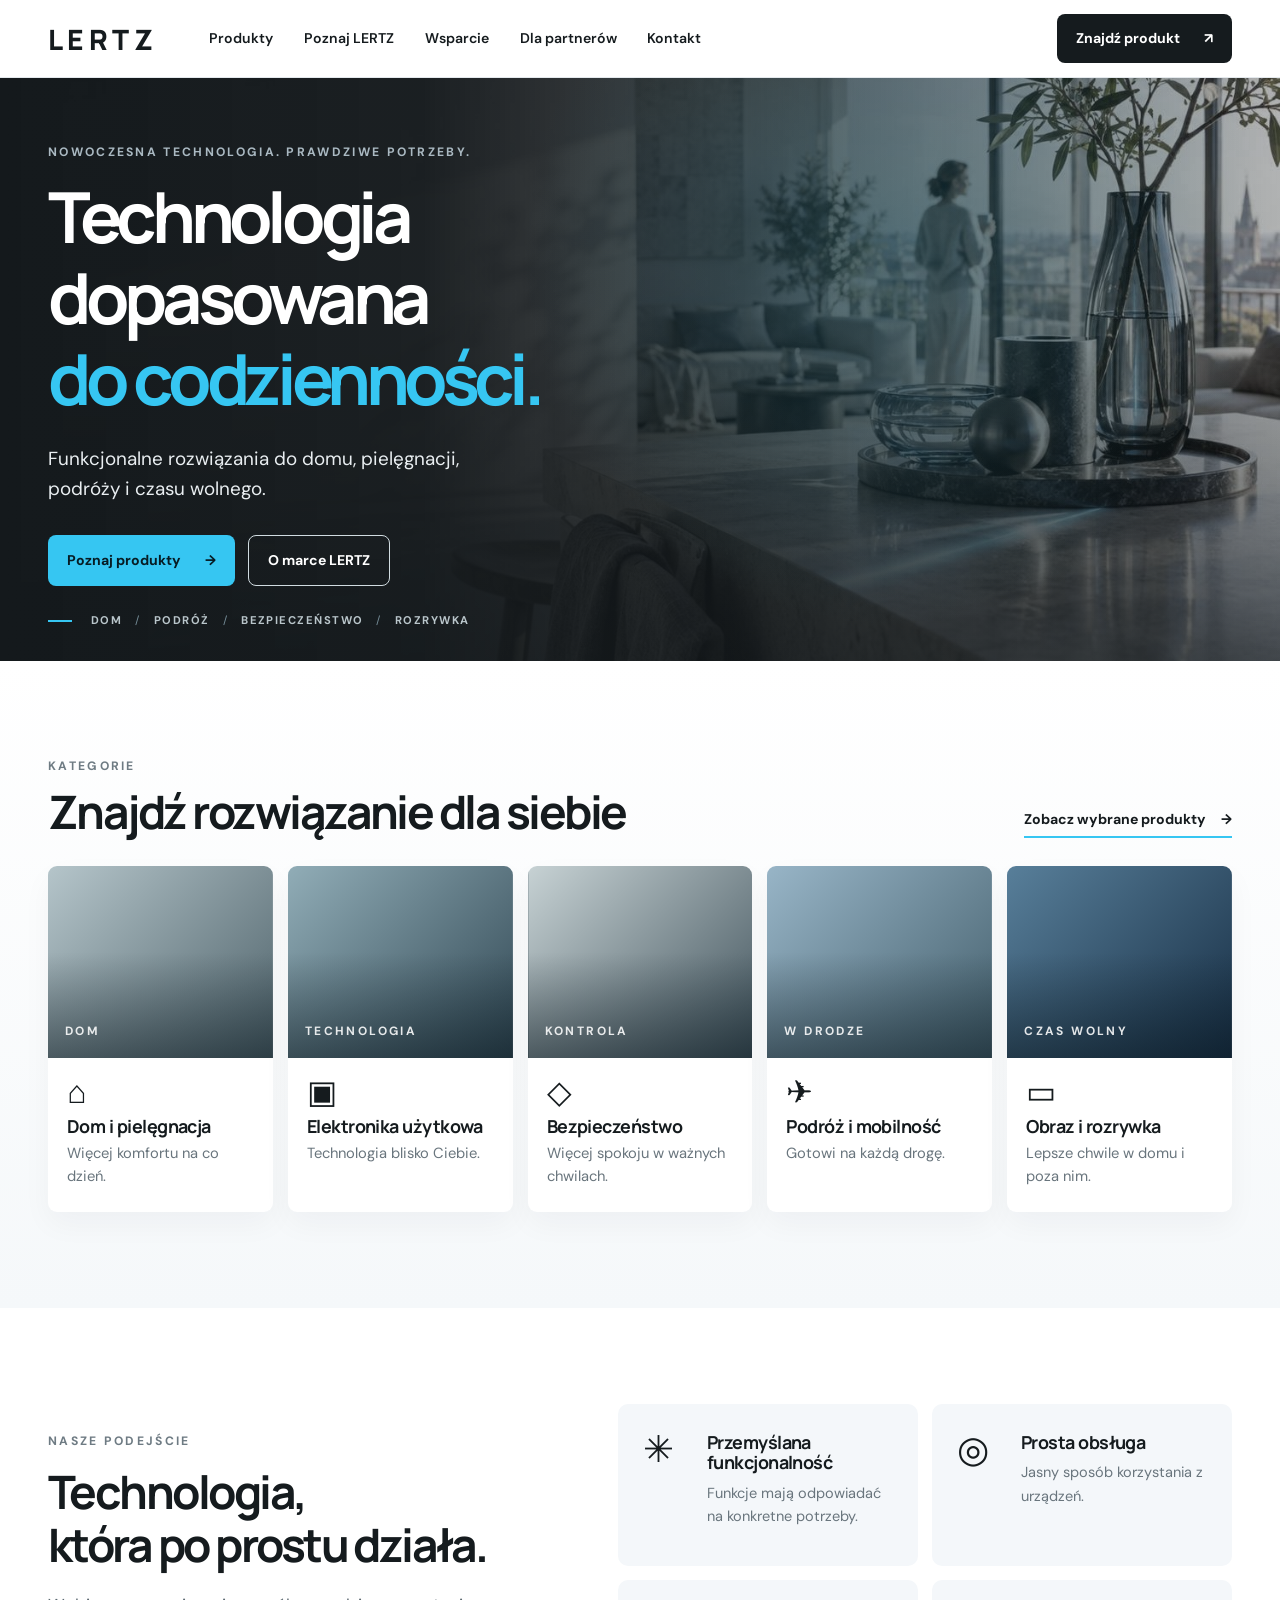
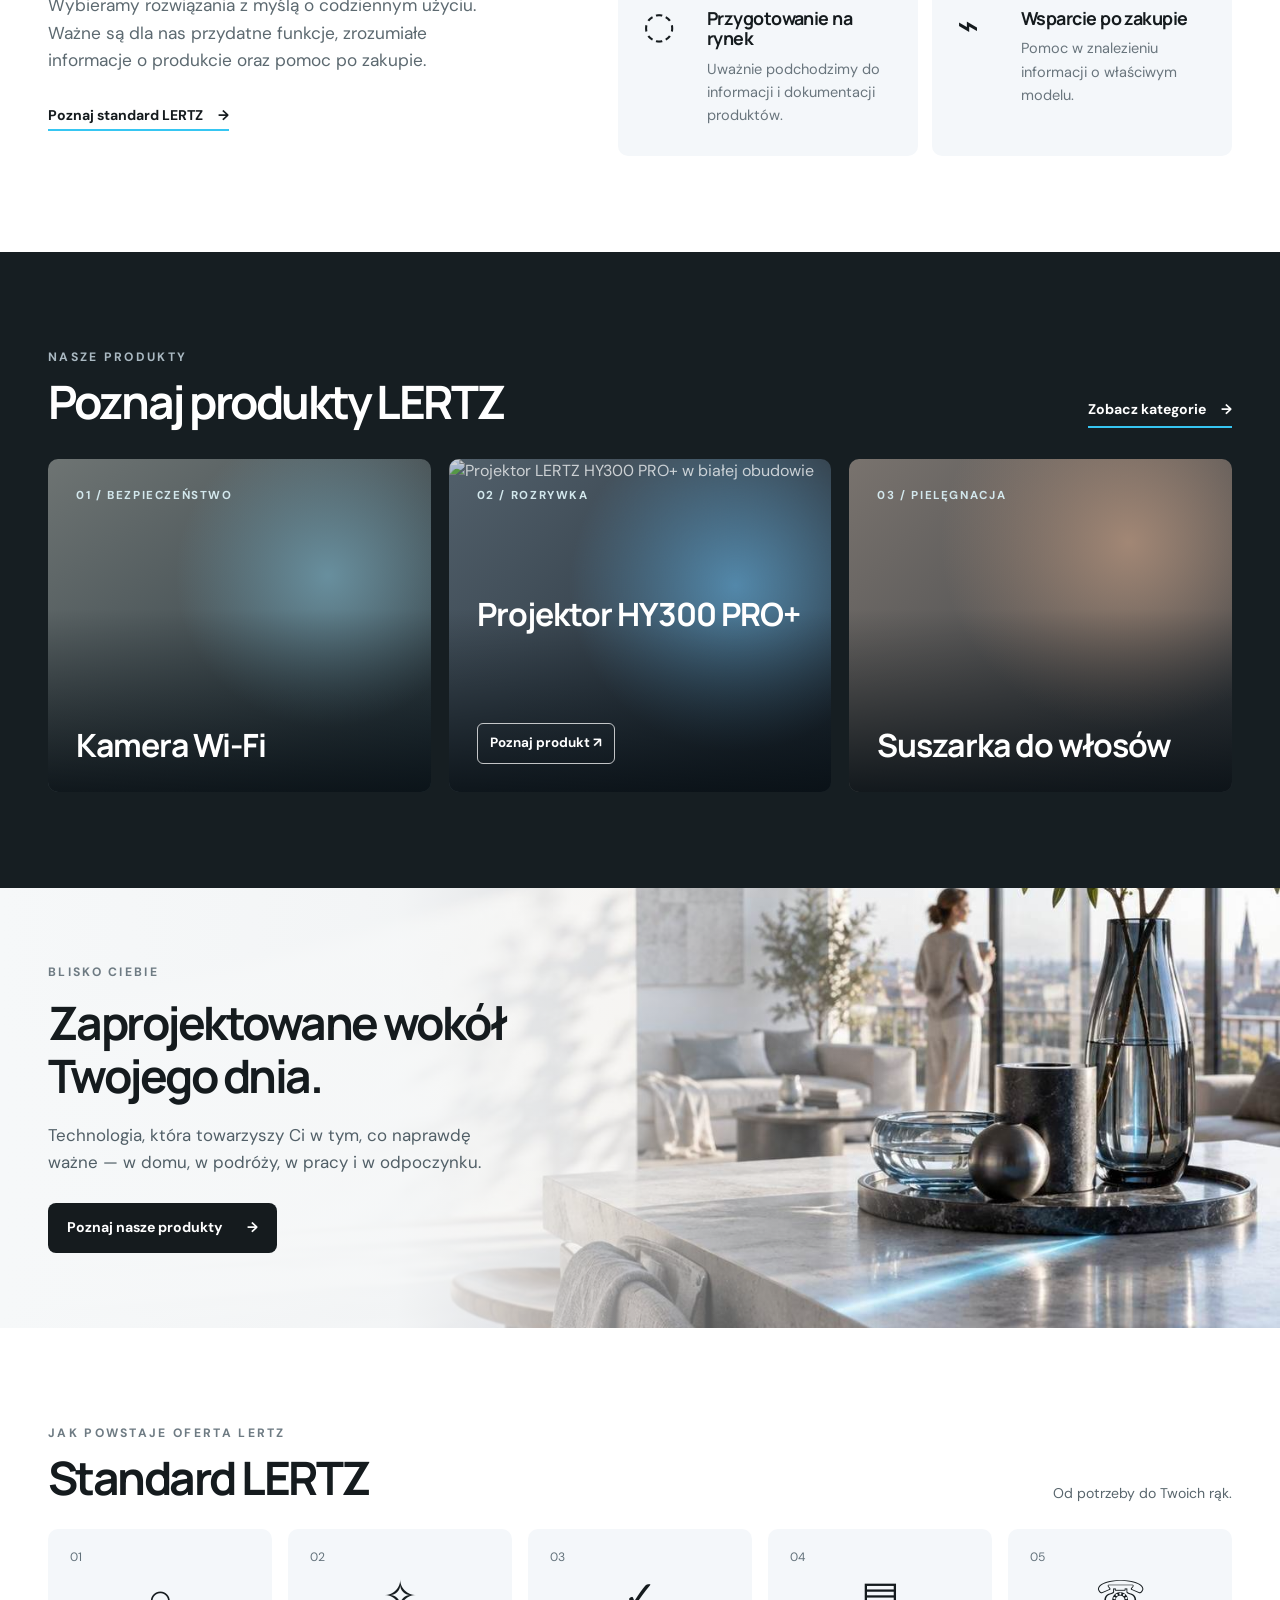
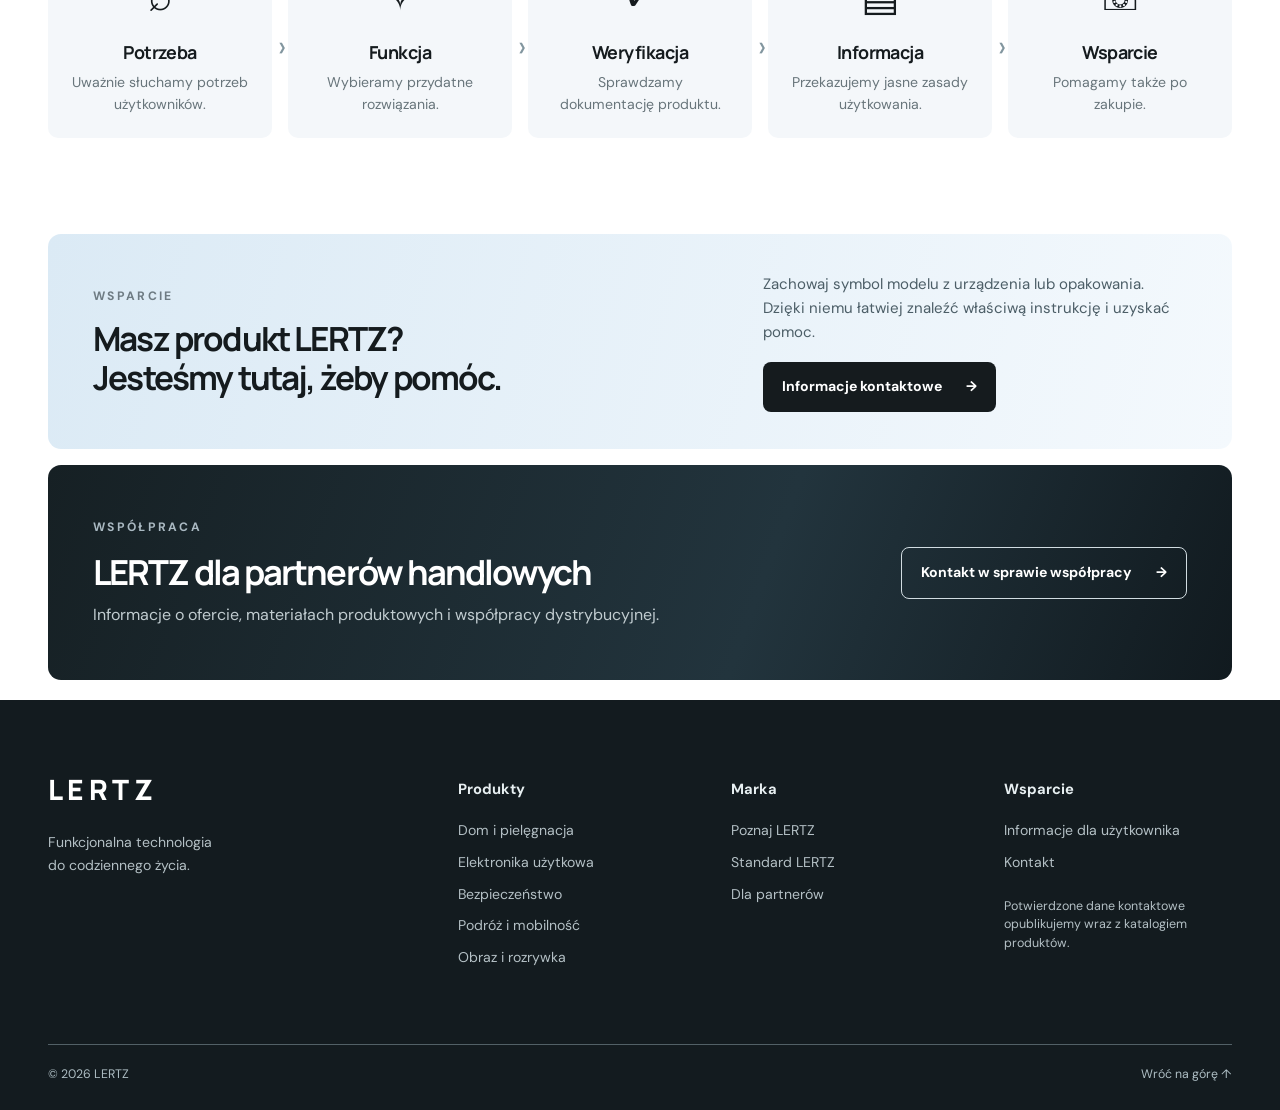
==== commit 25dc7c3b: "Add LERTZ HY300 PRO+ product page from verified listing" ====
--- a/index.html
+++ b/index.html
@@ -19,7 +19,7 @@
       <article class="category-card"><div class="category-image category-screen" aria-hidden="true"><span>CZAS WOLNY</span></div><div class="category-body"><span class="category-icon" aria-hidden="true">▭</span><h3>Obraz i rozrywka</h3><p>Lepsze chwile w domu i poza nim.</p></div></article>
     </div></div></section>
     <section class="approach section-pad" id="o-marce" aria-labelledby="approach-title"><div class="shell approach-grid"><div class="approach-copy"><p class="eyebrow eyebrow-dark">NASZE PODEJŚCIE</p><h2 id="approach-title">Technologia,<br>która po prostu działa.</h2><p>Wybieramy rozwiązania z myślą o codziennym użyciu. Ważne są dla nas przydatne funkcje, zrozumiałe informacje o produkcie oraz pomoc po zakupie.</p><a class="underline-link" href="#standard">Poznaj standard LERTZ <span aria-hidden="true">→</span></a></div><div class="benefit-grid"><article class="benefit"><span aria-hidden="true">✳</span><div><h3>Przemyślana funkcjonalność</h3><p>Funkcje mają odpowiadać na konkretne potrzeby.</p></div></article><article class="benefit"><span aria-hidden="true">◎</span><div><h3>Prosta obsługa</h3><p>Jasny sposób korzystania z urządzeń.</p></div></article><article class="benefit"><span aria-hidden="true">◌</span><div><h3>Przygotowanie na rynek</h3><p>Uważnie podchodzimy do informacji i dokumentacji produktów.</p></div></article><article class="benefit"><span aria-hidden="true">⌁</span><div><h3>Wsparcie po zakupie</h3><p>Pomoc w znalezieniu informacji o właściwym modelu.</p></div></article></div></div></section>
-    <section class="featured section-pad" id="wybrane" aria-labelledby="featured-title"><div class="shell"><div class="section-top"><div><p class="eyebrow">NASZE PRODUKTY</p><h2 id="featured-title">Poznaj produkty LERTZ</h2></div><a class="underline-link underline-light" href="#produkty">Zobacz kategorie <span aria-hidden="true">→</span></a></div><div class="featured-grid"><article class="featured-card featured-camera"><span>01 / BEZPIECZEŃSTWO</span><h3>Kamera Wi-Fi</h3></article><article class="featured-card featured-projector"><span>02 / ROZRYWKA</span><h3>Projektor domowy</h3></article><article class="featured-card featured-dryer"><span>03 / PIELĘGNACJA</span><h3>Suszarka do włosów</h3></article></div></div></section>
+    <section class="featured section-pad" id="wybrane" aria-labelledby="featured-title"><div class="shell"><div class="section-top"><div><p class="eyebrow">NASZE PRODUKTY</p><h2 id="featured-title">Poznaj produkty LERTZ</h2></div><a class="underline-link underline-light" href="#produkty">Zobacz kategorie <span aria-hidden="true">→</span></a></div><div class="featured-grid"><article class="featured-card featured-camera"><span>01 / BEZPIECZEŃSTWO</span><h3>Kamera Wi-Fi</h3></article><a class="featured-card featured-projector featured-product-link" href="produkty/hy300-pro-plus.html" aria-label="Poznaj projektor LERTZ HY300 PRO+"><img src="https://a.allegroimg.com/s720/1100f5/f49c0388451b82d26a8ee57fd50a/Projektor-Rzutnik-LED-FULL-HD-SMART-TV-4K-WIFI-przenosny-Android-HY300-PRO" alt="Projektor LERTZ HY300 PRO+ w białej obudowie" width="720" height="720" loading="lazy"><span>02 / ROZRYWKA</span><h3>Projektor HY300 PRO+</h3><span class="featured-visit">Poznaj produkt ↗</span></a><article class="featured-card featured-dryer"><span>03 / PIELĘGNACJA</span><h3>Suszarka do włosów</h3></article></div></div></section>
     <section class="lifestyle" aria-labelledby="lifestyle-title"><div class="lifestyle-image" aria-hidden="true"></div><div class="shell lifestyle-inner"><p class="eyebrow eyebrow-dark">BLISKO CIEBIE</p><h2 id="lifestyle-title">Zaprojektowane wokół<br>Twojego dnia.</h2><p>Technologia, która towarzyszy Ci w tym, co naprawdę ważne — w domu, w podróży, w pracy i w odpoczynku.</p><a class="button button-dark" href="#produkty">Poznaj nasze produkty <span aria-hidden="true">→</span></a></div></section>
     <section class="standard section-pad" id="standard" aria-labelledby="standard-title"><div class="shell"><div class="section-top"><div><p class="eyebrow eyebrow-dark">JAK POWSTAJE OFERTA LERTZ</p><h2 id="standard-title">Standard LERTZ</h2></div><p class="section-aside">Od potrzeby do Twoich rąk.</p></div><div class="standard-grid"><article><span class="step-no">01</span><span class="step-icon" aria-hidden="true">⌕</span><h3>Potrzeba</h3><p>Uważnie słuchamy potrzeb użytkowników.</p></article><article><span class="step-no">02</span><span class="step-icon" aria-hidden="true">✧</span><h3>Funkcja</h3><p>Wybieramy przydatne rozwiązania.</p></article><article><span class="step-no">03</span><span class="step-icon" aria-hidden="true">✓</span><h3>Weryfikacja</h3><p>Sprawdzamy dokumentację produktu.</p></article><article><span class="step-no">04</span><span class="step-icon" aria-hidden="true">▤</span><h3>Informacja</h3><p>Przekazujemy jasne zasady użytkowania.</p></article><article><span class="step-no">05</span><span class="step-icon" aria-hidden="true">☏</span><h3>Wsparcie</h3><p>Pomagamy także po zakupie.</p></article></div></div></section>
     <section class="support shell" id="wsparcie" aria-labelledby="support-title"><div><p class="eyebrow eyebrow-dark">WSPARCIE</p><h2 id="support-title">Masz produkt LERTZ?<br>Jesteśmy tutaj, żeby pomóc.</h2></div><div class="support-action"><p>Zachowaj symbol modelu z urządzenia lub opakowania. Dzięki niemu łatwiej znaleźć właściwą instrukcję i uzyskać pomoc.</p><a class="button button-dark" href="#kontakt">Informacje kontaktowe <span aria-hidden="true">→</span></a></div></section>
--- a/styles.css
+++ b/styles.css
@@ -14,3 +14,8 @@
 @media(max-width:760px){.shell{width:min(calc(100% - 40px),var(--shell))}.site-header{height:70px}.header-inner{gap:15px;justify-content:space-between}.brand{font-size:1.45rem}.menu-toggle{display:flex;flex-direction:column;gap:5px;background:none;border:0;padding:10px;order:3}.menu-toggle span{width:23px;height:2px;background:var(--ink)}.header-cta{margin-left:auto;padding:10px;font-size:.75rem;gap:8px}.main-nav{display:none;position:absolute;top:70px;left:0;right:0;background:white;padding:15px 20px 25px;box-shadow:0 15px 25px #111a1e1c;flex-direction:column;align-items:stretch;gap:0}.main-nav.is-open{display:flex}.main-nav a{padding:12px 5px;font-size:1rem}.hero{min-height:640px}.hero-visual{background:linear-gradient(0deg,#111a1e 0%,#111a1ee8 48%,#111a1e8c 100%),url('assets/hero.jpg') 67% center/cover}.hero-inner{justify-content:flex-end;padding-bottom:90px}.hero h1{font-size:clamp(3rem,9vw,5.2rem)}.hero-copy>p:not(.eyebrow){font-size:1rem}.section-top{align-items:flex-start;flex-wrap:wrap}.approach-grid{grid-template-columns:1fr;gap:30px}.featured-grid{grid-template-columns:1fr 1fr}.lifestyle-image{background:linear-gradient(0deg,#f6f8f9 0%,#f6f8f9e9 40%,#f6f8f93f 100%),url('assets/hero.jpg') center/cover}.lifestyle{min-height:570px;align-items:flex-end}.lifestyle-inner{padding-bottom:50px}.support,.partners{grid-template-columns:1fr;gap:22px;padding:30px}.partners>.button{justify-self:start}.footer-main{grid-template-columns:1fr 1fr;gap:30px}}
 @media(max-width:520px){.section-pad{padding:70px 0}.hero h1{font-size:clamp(2.55rem,8.7vw,3.45rem)}.hero-actions{flex-wrap:wrap}.hero-bottom{font-size:.6rem;gap:7px;flex-wrap:wrap}.category-grid{grid-template-columns:1fr 1fr;gap:10px}.category-image{height:140px}.category-body{padding:14px;min-height:153px}.category-body h3{font-size:1rem}.category-body p{font-size:.82rem}.benefit-grid{grid-template-columns:1fr}.benefit{min-height:130px}.featured-grid{grid-template-columns:1fr}.featured-card{min-height:240px}.standard-grid{grid-template-columns:1fr 1fr;gap:10px}.standard-grid article{min-height:190px;padding:16px 12px}.standard-grid article:after{display:none}.standard-grid h3{font-size:1rem}.standard-grid p{font-size:.8rem}.footer-main{grid-template-columns:1fr 1fr;gap:24px}.footer-main>div:first-child{grid-column:1/-1}.footer-main>div:last-child{grid-column:1/-1}.underline-link{white-space:normal}}
 @media(prefers-reduced-motion:reduce){html{scroll-behavior:auto}*{transition:none!important}}
+/* First product page; the same spacing and palette as the home-page template. */
+.featured-product-link{color:white}.featured-product-link img{position:absolute;inset:0;width:100%;height:100%;object-fit:cover;opacity:.72;z-index:0}.featured-product-link:after{z-index:1}.featured-product-link>span,.featured-product-link h3{z-index:2}.featured-product-link .featured-visit{font-size:.84rem;letter-spacing:0;color:white;align-self:flex-start;padding:9px 12px;border:1px solid #ffffffbd;border-radius:6px}.featured-product-link:hover .featured-visit{background:var(--blue);border-color:var(--blue);color:#0a1c23}
+.breadcrumbs{padding:26px 0;font-size:.82rem;color:#61717a}.breadcrumbs nav{display:flex;align-items:center;flex-wrap:wrap;gap:12px}.breadcrumbs a:hover{color:#098bb5}.product-hero{background:#f1f6f9}.product-hero-grid{display:grid;grid-template-columns:1fr .85fr;gap:5%;align-items:center;min-height:560px;padding:50px 0 70px}.product-copy h1{font-size:clamp(3.3rem,5vw,6.3rem);margin-bottom:23px}.product-copy h1 span{color:#168bb4}.product-lead{font-size:1.13rem;color:#485b65;max-width:610px}.product-facts{display:flex;gap:22px;margin:35px 0;padding-top:24px;border-top:1px solid #c7d5da}.product-facts>div{flex:1}.product-facts strong{display:block;font:700 clamp(1.13rem,1.7vw,1.7rem)/1.3 Manrope,Arial,sans-serif;letter-spacing:-.045em}.product-facts span{font-size:.82rem;color:#6d7c83}.product-actions{display:flex;gap:26px;align-items:center;flex-wrap:wrap}.product-media{background:#e0e9ed;min-height:475px;border-radius:15px;overflow:hidden;display:flex;flex-direction:column;justify-content:center;position:relative;box-shadow:0 20px 50px #1c36431c}.product-media img{display:block;width:100%;height:475px;object-fit:cover;background:linear-gradient(130deg,#d9e7ed,#8aa5b0);color:#25343b}.media-caption{position:absolute;bottom:18px;left:19px;color:#182b33;background:#ffffffe8;border-radius:4px;padding:7px 9px;font-size:.71rem;letter-spacing:.13em;font-weight:700}.product-overview h2{margin-bottom:35px}.product-feature-grid{display:grid;grid-template-columns:repeat(3,1fr);gap:18px}.product-feature-grid article{background:#f2f6f8;border-radius:10px;padding:26px;min-height:215px}.product-feature-grid article>span{font-size:.81rem;color:#098eb9;font-weight:700}.product-feature-grid h3{margin:30px 0 10px;font-size:1.37rem}.product-feature-grid p{color:#65747b}.product-spec{background:#172127;color:white}.product-spec-grid{display:grid;grid-template-columns:.8fr 1fr;gap:12%}.product-spec-grid>div:first-child>p:last-child{color:#b9c6ca;max-width:440px;margin-top:23px}.product-spec table{width:100%;border-collapse:collapse}.product-spec caption{text-align:left;margin-bottom:16px;color:#c2d0d5;font-weight:600}.product-spec tr{border-top:1px solid #57666d}.product-spec tr:last-child{border-bottom:1px solid #57666d}.product-spec th,.product-spec td{padding:14px 8px;text-align:left;font-size:.95rem;vertical-align:top}.product-spec th{font-weight:500;color:#b9c7cb;width:45%}.product-spec td{font-weight:700}.product-box-grid{display:grid;grid-template-columns:1fr 1fr;gap:10%;align-items:center}.product-box-grid>div:first-child p:last-child{max-width:500px;color:#5d6c73;margin-top:20px}.box-list{display:grid;grid-template-columns:1fr 1fr;gap:12px}.box-list span{background:#f1f6f9;border-radius:8px;padding:23px;font-weight:700;min-height:92px;display:flex;align-items:center}.product-faq{background:#f5f8fa}.product-faq h2{margin-bottom:30px}.faq-grid{display:grid;grid-template-columns:repeat(3,1fr);gap:16px}.faq-grid article{background:#fff;padding:25px;border-radius:9px}.faq-grid h3{font-size:1.22rem;margin-bottom:14px}.faq-grid p{color:#5d6c74}.product-support{margin-top:65px;margin-bottom:65px}.product-page .footer{padding:35px 0}.product-page .footer-bottom{padding:0;border:0;align-items:center}
+@media(max-width:950px){.product-hero-grid,.product-spec-grid,.product-box-grid{grid-template-columns:1fr;gap:35px}.product-hero-grid{padding:40px 0}.product-media{max-width:650px}.product-feature-grid,.faq-grid{grid-template-columns:1fr 1fr}}
+@media(max-width:620px){.product-copy h1{font-size:clamp(2.8rem,10vw,4.5rem)}.product-facts{flex-wrap:wrap}.product-facts>div{flex:1 1 140px}.product-media,.product-media img{min-height:310px;height:310px}.product-feature-grid,.faq-grid,.box-list{grid-template-columns:1fr}.product-feature-grid article{min-height:165px}.box-list span{min-height:65px}.product-spec th,.product-spec td{font-size:.86rem}.product-actions .underline-link{white-space:normal}}
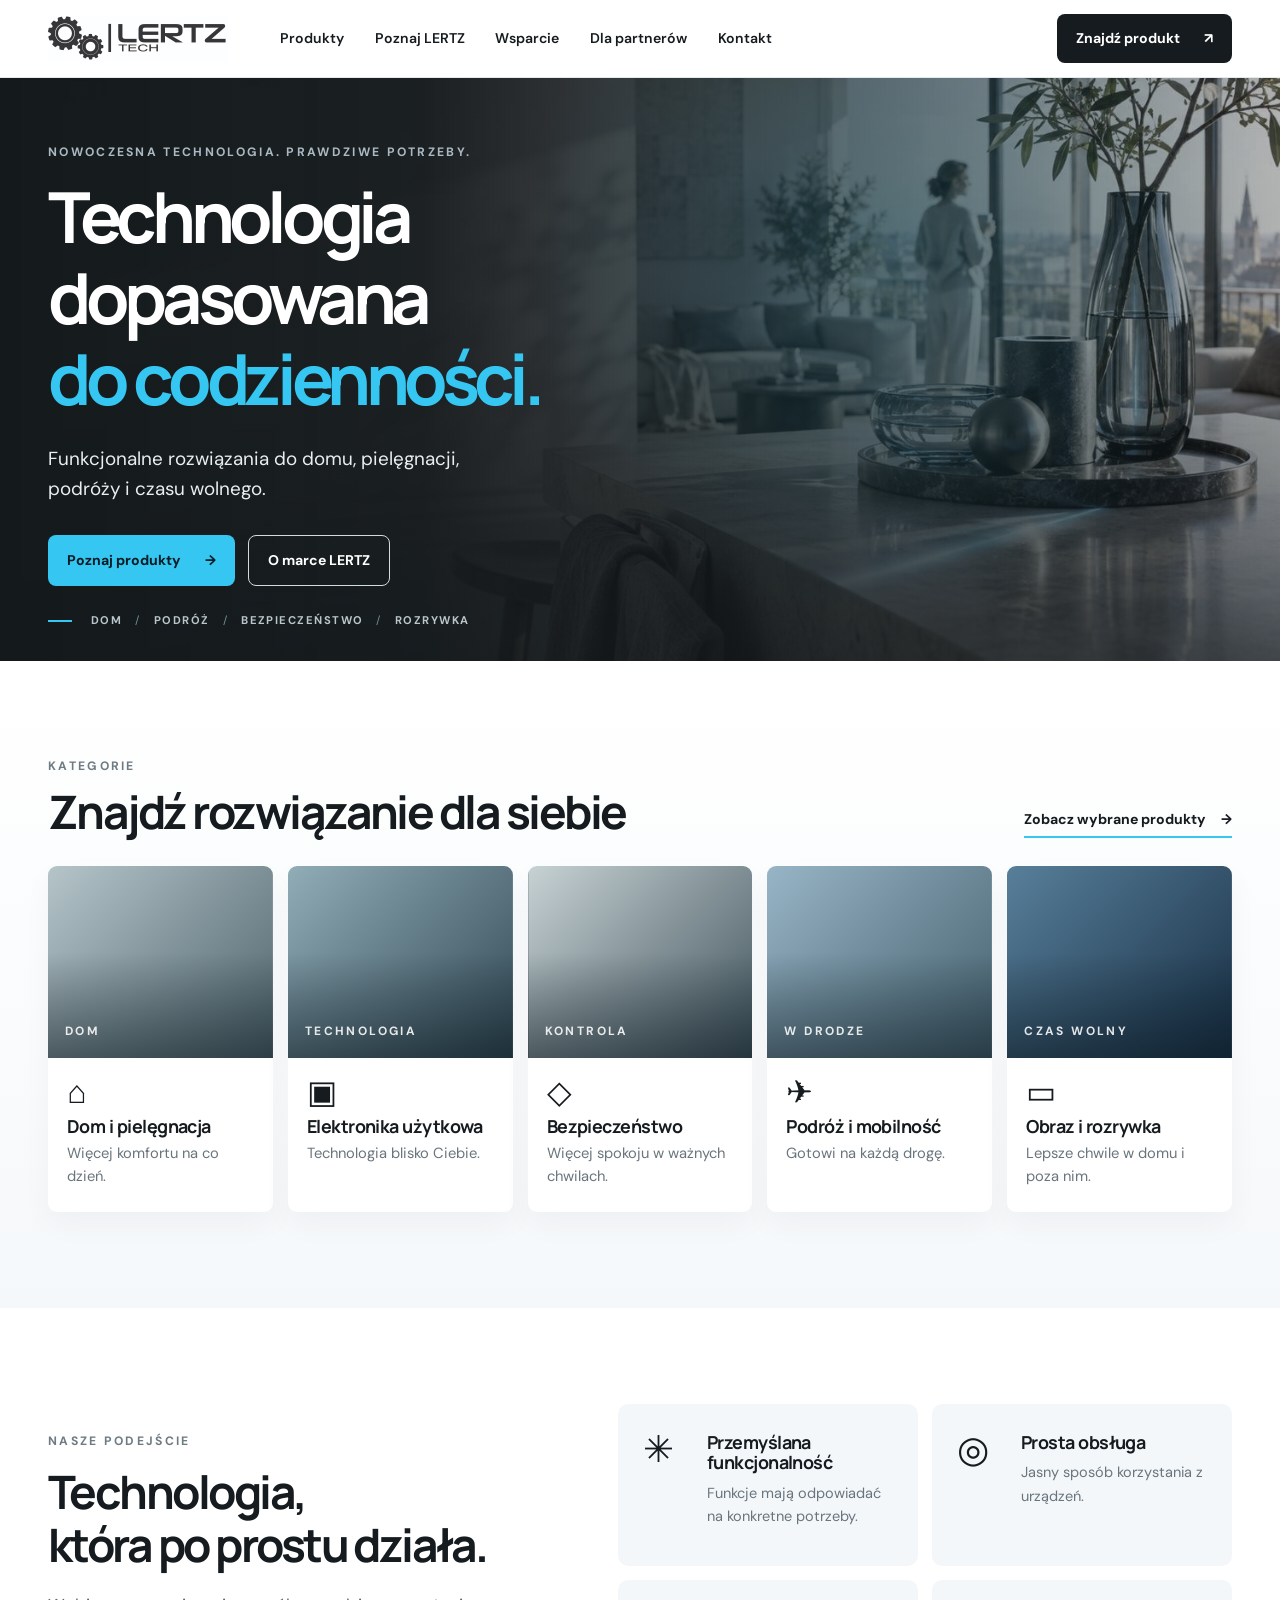
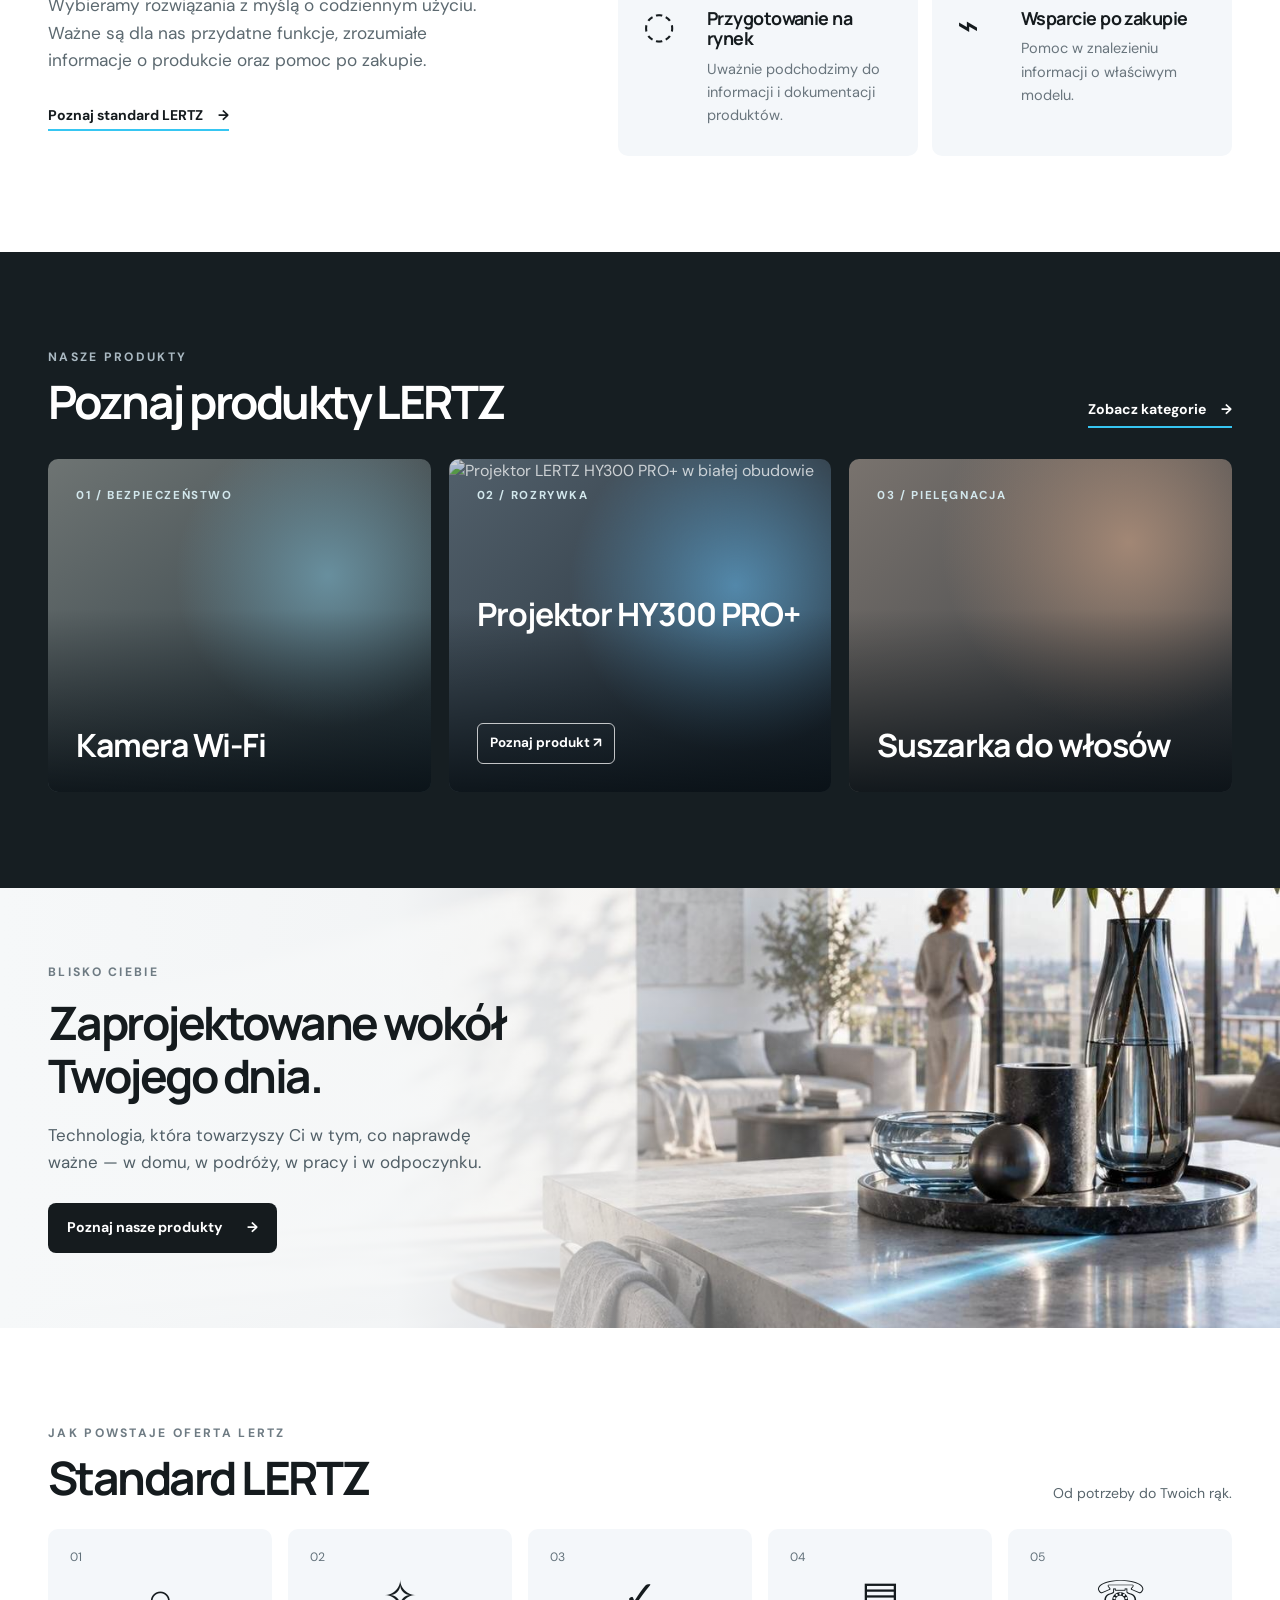
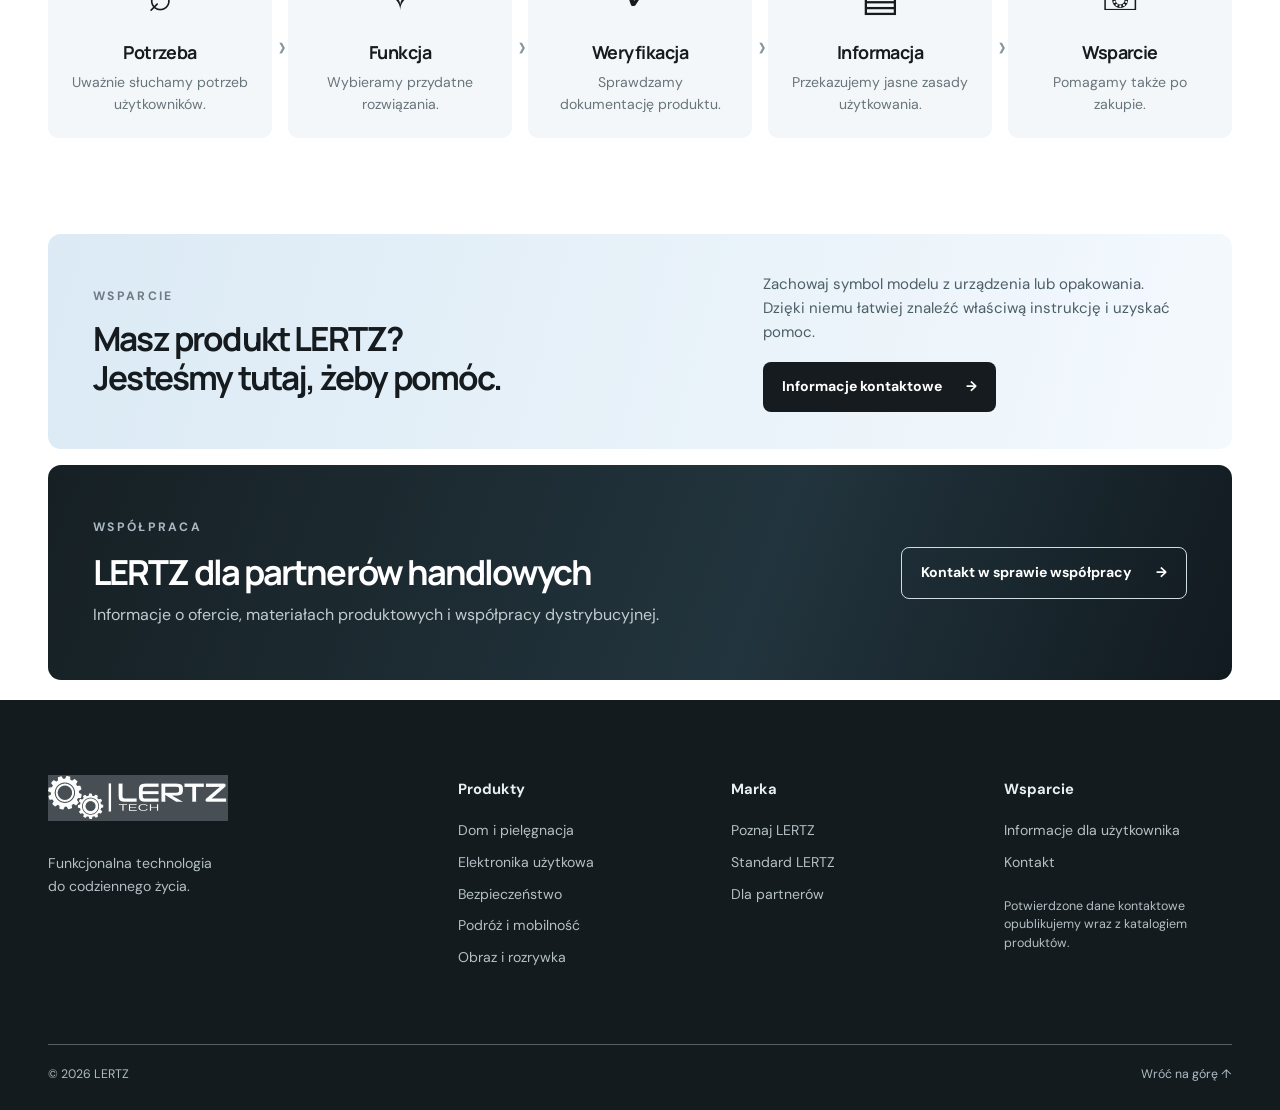
==== commit 95687359: "Use supplied LERTZ TECH logo on light and dark backgrounds" ====
--- a/index.html
+++ b/index.html
@@ -8,7 +8,7 @@
 </head>
 <body>
   <a class="skip-link" href="#main">Przejdź do treści</a>
-  <header class="site-header" id="top"><div class="shell header-inner"><a class="brand" href="#top" aria-label="LERTZ — strona główna">LERTZ</a><button class="menu-toggle" type="button" aria-expanded="false" aria-controls="main-nav" aria-label="Otwórz menu"><span></span><span></span><span></span></button><nav class="main-nav" id="main-nav" aria-label="Nawigacja główna"><a href="#produkty">Produkty</a><a href="#o-marce">Poznaj LERTZ</a><a href="#wsparcie">Wsparcie</a><a href="#partnerzy">Dla partnerów</a><a href="#kontakt">Kontakt</a></nav><a class="header-cta" href="#produkty">Znajdź produkt <span aria-hidden="true">↗</span></a></div></header>
+  <header class="site-header" id="top"><div class="shell header-inner"><a class="brand" href="#top" aria-label="LERTZ TECH — strona główna"><span class="brand-logo brand-logo-dark" aria-hidden="true"></span></a><button class="menu-toggle" type="button" aria-expanded="false" aria-controls="main-nav" aria-label="Otwórz menu"><span></span><span></span><span></span></button><nav class="main-nav" id="main-nav" aria-label="Nawigacja główna"><a href="#produkty">Produkty</a><a href="#o-marce">Poznaj LERTZ</a><a href="#wsparcie">Wsparcie</a><a href="#partnerzy">Dla partnerów</a><a href="#kontakt">Kontakt</a></nav><a class="header-cta" href="#produkty">Znajdź produkt <span aria-hidden="true">↗</span></a></div></header>
   <main id="main">
     <section class="hero" aria-labelledby="hero-title"><div class="hero-visual" aria-hidden="true"></div><div class="shell hero-inner"><div class="hero-copy"><p class="eyebrow">NOWOCZESNA TECHNOLOGIA. PRAWDZIWE POTRZEBY.</p><h1 id="hero-title">Technologia<br>dopasowana<br><span>do codzienności.</span></h1><p>Funkcjonalne rozwiązania do domu, pielęgnacji, podróży i czasu wolnego.</p><div class="hero-actions"><a class="button button-blue" href="#produkty">Poznaj produkty <span aria-hidden="true">→</span></a><a class="button button-outline" href="#o-marce">O marce LERTZ</a></div></div><div class="hero-bottom"><span class="mini-rule"></span> DOM <b>/</b> PODRÓŻ <b>/</b> BEZPIECZEŃSTWO <b>/</b> ROZRYWKA</div></div></section>
     <section class="categories section-pad" id="produkty" aria-labelledby="categories-title"><div class="shell"><div class="section-top"><div><p class="eyebrow eyebrow-dark">KATEGORIE</p><h2 id="categories-title">Znajdź rozwiązanie dla siebie</h2></div><a class="underline-link" href="#wybrane">Zobacz wybrane produkty <span aria-hidden="true">→</span></a></div><div class="category-grid">
@@ -25,6 +25,6 @@
     <section class="support shell" id="wsparcie" aria-labelledby="support-title"><div><p class="eyebrow eyebrow-dark">WSPARCIE</p><h2 id="support-title">Masz produkt LERTZ?<br>Jesteśmy tutaj, żeby pomóc.</h2></div><div class="support-action"><p>Zachowaj symbol modelu z urządzenia lub opakowania. Dzięki niemu łatwiej znaleźć właściwą instrukcję i uzyskać pomoc.</p><a class="button button-dark" href="#kontakt">Informacje kontaktowe <span aria-hidden="true">→</span></a></div></section>
     <section class="partners shell" id="partnerzy" aria-labelledby="partners-title"><div><p class="eyebrow">WSPÓŁPRACA</p><h2 id="partners-title">LERTZ dla partnerów handlowych</h2><p>Informacje o ofercie, materiałach produktowych i współpracy dystrybucyjnej.</p></div><a class="button button-outline" href="#kontakt">Kontakt w sprawie współpracy <span aria-hidden="true">→</span></a></section>
   </main>
-  <footer class="footer" id="kontakt"><div class="shell footer-main"><div><a class="brand footer-brand" href="#top">LERTZ</a><p>Funkcjonalna technologia<br>do codziennego życia.</p></div><div><h2>Produkty</h2><a href="#produkty">Dom i pielęgnacja</a><a href="#produkty">Elektronika użytkowa</a><a href="#produkty">Bezpieczeństwo</a><a href="#produkty">Podróż i mobilność</a><a href="#produkty">Obraz i rozrywka</a></div><div><h2>Marka</h2><a href="#o-marce">Poznaj LERTZ</a><a href="#standard">Standard LERTZ</a><a href="#partnerzy">Dla partnerów</a></div><div><h2>Wsparcie</h2><a href="#wsparcie">Informacje dla użytkownika</a><a href="#kontakt">Kontakt</a><p class="contact-pending">Potwierdzone dane kontaktowe opublikujemy wraz z katalogiem produktów.</p></div></div><div class="shell footer-bottom"><span>© <span id="year">2026</span> LERTZ</span><a href="#top">Wróć na górę ↑</a></div></footer>
+  <footer class="footer" id="kontakt"><div class="shell footer-main"><div><a class="brand footer-brand" href="#top" aria-label="LERTZ TECH — strona główna"><span class="brand-logo brand-logo-light" aria-hidden="true"></span></a><p>Funkcjonalna technologia<br>do codziennego życia.</p></div><div><h2>Produkty</h2><a href="#produkty">Dom i pielęgnacja</a><a href="#produkty">Elektronika użytkowa</a><a href="#produkty">Bezpieczeństwo</a><a href="#produkty">Podróż i mobilność</a><a href="#produkty">Obraz i rozrywka</a></div><div><h2>Marka</h2><a href="#o-marce">Poznaj LERTZ</a><a href="#standard">Standard LERTZ</a><a href="#partnerzy">Dla partnerów</a></div><div><h2>Wsparcie</h2><a href="#wsparcie">Informacje dla użytkownika</a><a href="#kontakt">Kontakt</a><p class="contact-pending">Potwierdzone dane kontaktowe opublikujemy wraz z katalogiem produktów.</p></div></div><div class="shell footer-bottom"><span>© <span id="year">2026</span> LERTZ</span><a href="#top">Wróć na górę ↑</a></div></footer>
 </body>
 </html>
--- a/styles.css
+++ b/styles.css
@@ -19,3 +19,11 @@
 .breadcrumbs{padding:26px 0;font-size:.82rem;color:#61717a}.breadcrumbs nav{display:flex;align-items:center;flex-wrap:wrap;gap:12px}.breadcrumbs a:hover{color:#098bb5}.product-hero{background:#f1f6f9}.product-hero-grid{display:grid;grid-template-columns:1fr .85fr;gap:5%;align-items:center;min-height:560px;padding:50px 0 70px}.product-copy h1{font-size:clamp(3.3rem,5vw,6.3rem);margin-bottom:23px}.product-copy h1 span{color:#168bb4}.product-lead{font-size:1.13rem;color:#485b65;max-width:610px}.product-facts{display:flex;gap:22px;margin:35px 0;padding-top:24px;border-top:1px solid #c7d5da}.product-facts>div{flex:1}.product-facts strong{display:block;font:700 clamp(1.13rem,1.7vw,1.7rem)/1.3 Manrope,Arial,sans-serif;letter-spacing:-.045em}.product-facts span{font-size:.82rem;color:#6d7c83}.product-actions{display:flex;gap:26px;align-items:center;flex-wrap:wrap}.product-media{background:#e0e9ed;min-height:475px;border-radius:15px;overflow:hidden;display:flex;flex-direction:column;justify-content:center;position:relative;box-shadow:0 20px 50px #1c36431c}.product-media img{display:block;width:100%;height:475px;object-fit:cover;background:linear-gradient(130deg,#d9e7ed,#8aa5b0);color:#25343b}.media-caption{position:absolute;bottom:18px;left:19px;color:#182b33;background:#ffffffe8;border-radius:4px;padding:7px 9px;font-size:.71rem;letter-spacing:.13em;font-weight:700}.product-overview h2{margin-bottom:35px}.product-feature-grid{display:grid;grid-template-columns:repeat(3,1fr);gap:18px}.product-feature-grid article{background:#f2f6f8;border-radius:10px;padding:26px;min-height:215px}.product-feature-grid article>span{font-size:.81rem;color:#098eb9;font-weight:700}.product-feature-grid h3{margin:30px 0 10px;font-size:1.37rem}.product-feature-grid p{color:#65747b}.product-spec{background:#172127;color:white}.product-spec-grid{display:grid;grid-template-columns:.8fr 1fr;gap:12%}.product-spec-grid>div:first-child>p:last-child{color:#b9c6ca;max-width:440px;margin-top:23px}.product-spec table{width:100%;border-collapse:collapse}.product-spec caption{text-align:left;margin-bottom:16px;color:#c2d0d5;font-weight:600}.product-spec tr{border-top:1px solid #57666d}.product-spec tr:last-child{border-bottom:1px solid #57666d}.product-spec th,.product-spec td{padding:14px 8px;text-align:left;font-size:.95rem;vertical-align:top}.product-spec th{font-weight:500;color:#b9c7cb;width:45%}.product-spec td{font-weight:700}.product-box-grid{display:grid;grid-template-columns:1fr 1fr;gap:10%;align-items:center}.product-box-grid>div:first-child p:last-child{max-width:500px;color:#5d6c73;margin-top:20px}.box-list{display:grid;grid-template-columns:1fr 1fr;gap:12px}.box-list span{background:#f1f6f9;border-radius:8px;padding:23px;font-weight:700;min-height:92px;display:flex;align-items:center}.product-faq{background:#f5f8fa}.product-faq h2{margin-bottom:30px}.faq-grid{display:grid;grid-template-columns:repeat(3,1fr);gap:16px}.faq-grid article{background:#fff;padding:25px;border-radius:9px}.faq-grid h3{font-size:1.22rem;margin-bottom:14px}.faq-grid p{color:#5d6c74}.product-support{margin-top:65px;margin-bottom:65px}.product-page .footer{padding:35px 0}.product-page .footer-bottom{padding:0;border:0;align-items:center}
 @media(max-width:950px){.product-hero-grid,.product-spec-grid,.product-box-grid{grid-template-columns:1fr;gap:35px}.product-hero-grid{padding:40px 0}.product-media{max-width:650px}.product-feature-grid,.faq-grid{grid-template-columns:1fr 1fr}}
 @media(max-width:620px){.product-copy h1{font-size:clamp(2.8rem,10vw,4.5rem)}.product-facts{flex-wrap:wrap}.product-facts>div{flex:1 1 140px}.product-media,.product-media img{min-height:310px;height:310px}.product-feature-grid,.faq-grid,.box-list{grid-template-columns:1fr}.product-feature-grid article{min-height:165px}.box-list span{min-height:65px}.product-spec th,.product-spec td{font-size:.86rem}.product-actions .underline-link{white-space:normal}}
+
+/* Oficjalny znak LERTZ TECH ma duże marginesy w dostarczonych plikach JPEG.
+   Pozycja i skala tła pokazują sam znak bez modyfikacji oryginalnych zdjęć. */
+.brand{display:inline-block;flex:none;text-decoration:none}
+.brand-logo{display:block;width:180px;height:46px;background-repeat:no-repeat;background-size:640px 360px;background-position:-223px -159px}
+.brand-logo-dark{background-image:url('assets/logo-lertz-tech-czarne.jpg');mix-blend-mode:multiply}
+.brand-logo-light{background-image:url('assets/logo-lertz-tech-biale.jpg');mix-blend-mode:screen}
+@media(max-width:520px){.site-header .brand-logo{width:158px;height:40px;background-size:563px 317px;background-position:-196px -140px}}
